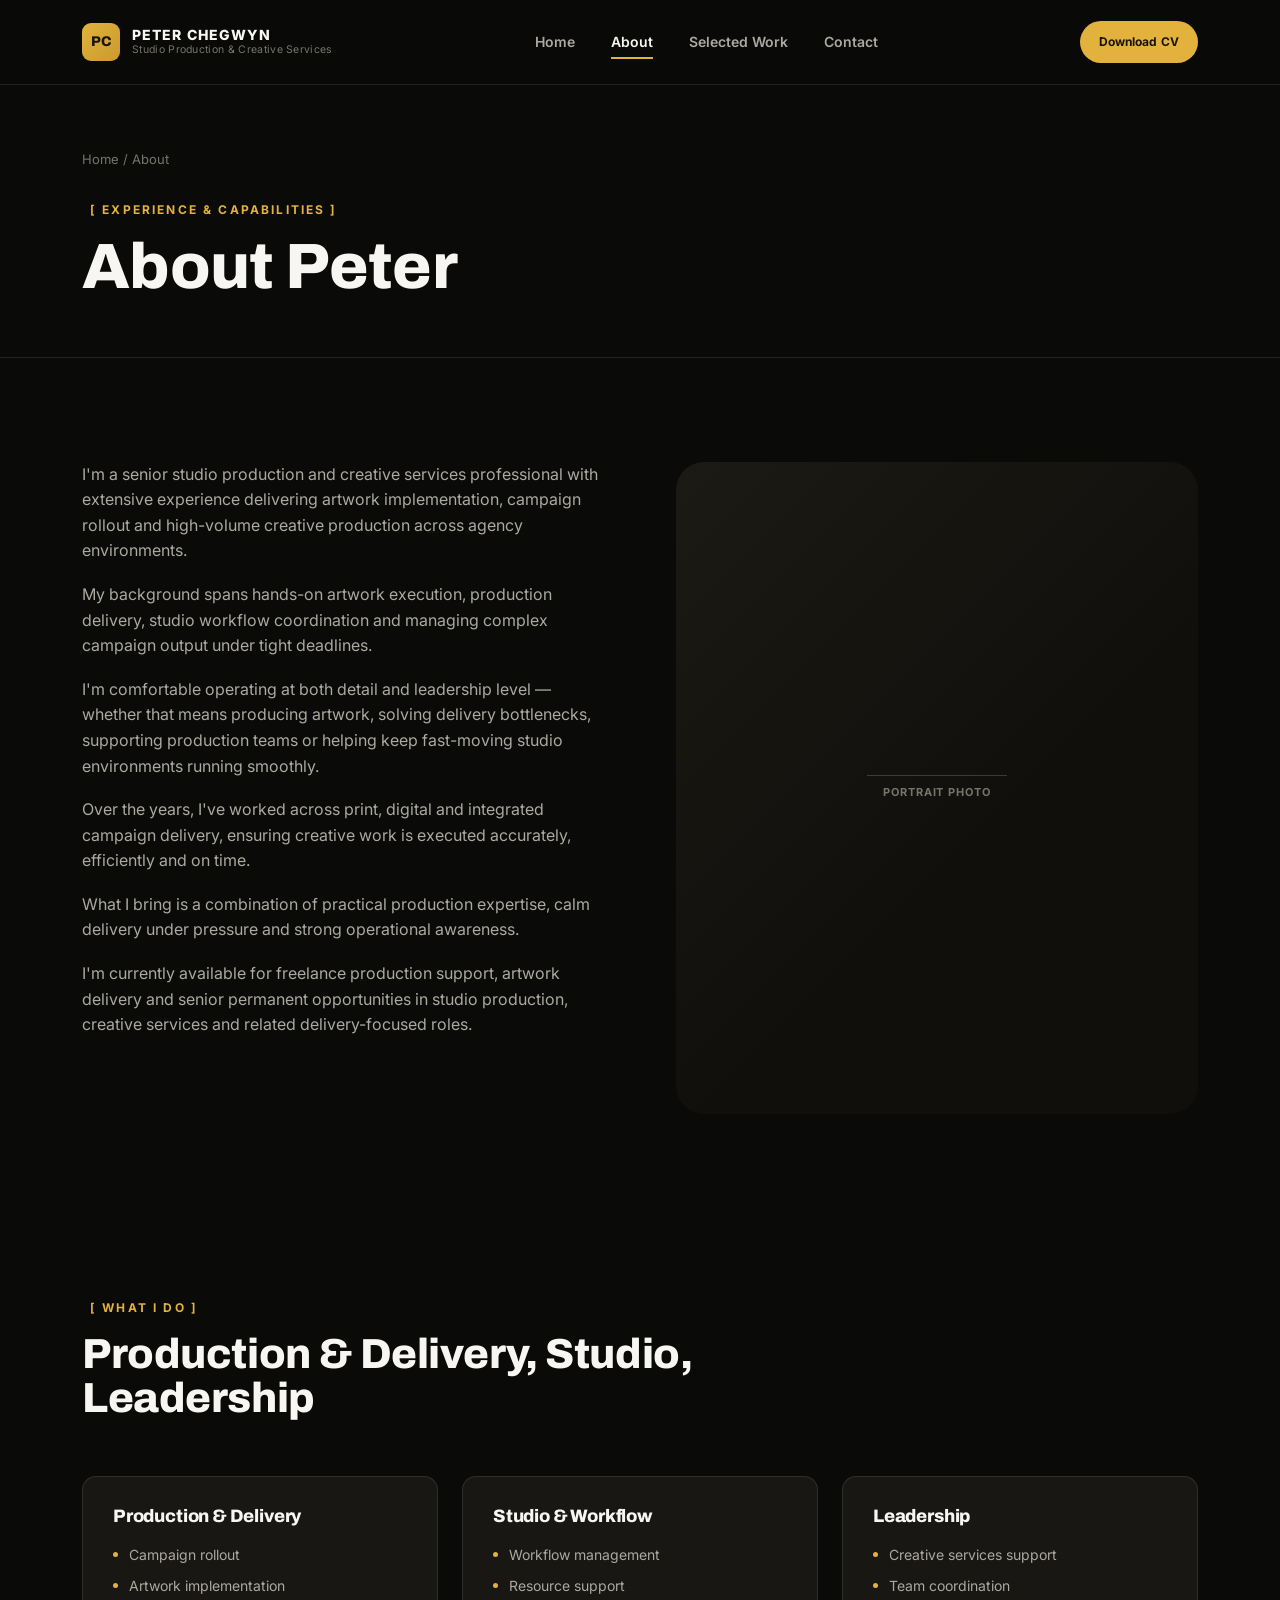
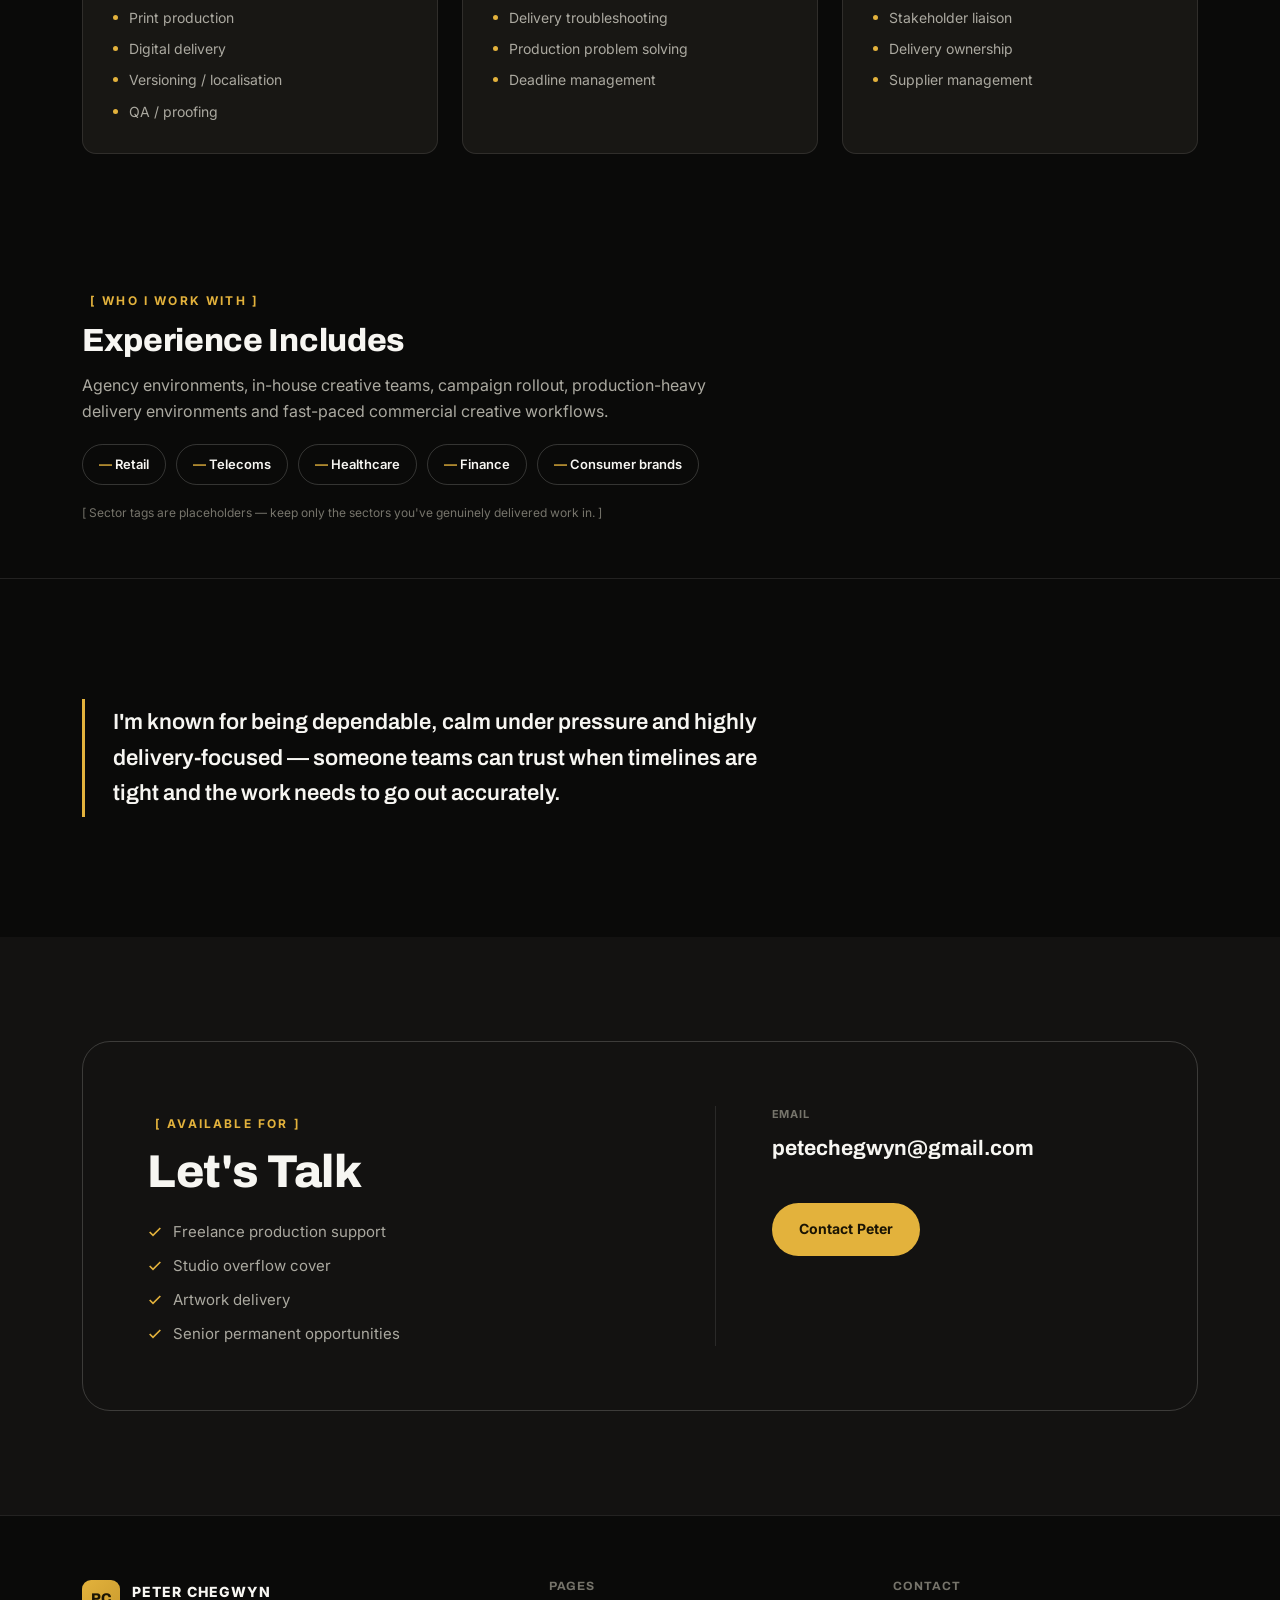
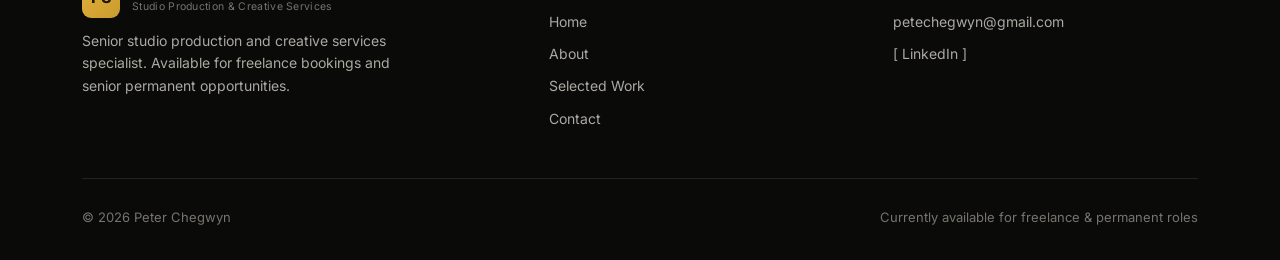
==== about.html @ 76774346 "Add files via upload" ====
<!DOCTYPE html>
<html lang="en">
<head>
<meta charset="UTF-8">
<meta name="viewport" content="width=device-width, initial-scale=1.0">
<title>About Peter — Peter Chegwyn, Studio Production &amp; Creative Services</title>
<meta name="description" content="About Peter Chegwyn — senior studio production and creative services professional delivering artwork implementation, campaign rollout and high-volume creative production across agency environments.">
<link rel="preconnect" href="https://fonts.googleapis.com">
<link rel="preconnect" href="https://fonts.gstatic.com" crossorigin>
<link href="https://fonts.googleapis.com/css2?family=Archivo:wght@600;700;800&family=Inter:wght@400;500;600;700;800&display=swap" rel="stylesheet">
<link rel="stylesheet" href="styles.css">
</head>
<body>

<header class="site-header">
  <div class="wrap">
    <a href="index.html" class="logo">
      <span class="logo-mark">PC</span>
      <span class="logo-text">
        <span class="logo-name">Peter Chegwyn</span>
        <span class="logo-role">Studio Production &amp; Creative Services</span>
      </span>
    </a>
    <nav class="nav-links">
      <a href="index.html">Home</a>
      <a href="about.html" class="is-active">About</a>
      <a href="index.html#work">Selected Work</a>
      <a href="index.html#contact">Contact</a>
    </nav>
    <div class="header-actions">
      <a href="#" class="btn btn-gold btn-sm">Download CV</a>
      <button class="nav-toggle" aria-label="Open menu" id="navToggle">
        <svg width="18" height="18" viewBox="0 0 24 24" fill="none" stroke="currentColor" stroke-width="2"><line x1="3" y1="6" x2="21" y2="6"/><line x1="3" y1="12" x2="21" y2="12"/><line x1="3" y1="18" x2="21" y2="18"/></svg>
      </button>
    </div>
  </div>
</header>

<!-- ============ PAGE HEADER ============ -->
<section class="page-header">
  <div class="wrap">
    <p class="breadcrumb"><a href="index.html">Home</a> / About</p>
    <span class="eyebrow">[ Experience &amp; Capabilities ]</span>
    <h1>About Peter</h1>
  </div>
</section>

<!-- ============ INTRO ============ -->
<section>
  <div class="wrap">
    <div class="about-grid">
      <div class="about-copy">
        <p>I'm a senior studio production and creative services professional with extensive experience delivering artwork implementation, campaign rollout and high-volume creative production across agency environments.</p>
        <p>My background spans hands-on artwork execution, production delivery, studio workflow coordination and managing complex campaign output under tight deadlines.</p>
        <p>I'm comfortable operating at both detail and leadership level — whether that means producing artwork, solving delivery bottlenecks, supporting production teams or helping keep fast-moving studio environments running smoothly.</p>
        <p>Over the years, I've worked across print, digital and integrated campaign delivery, ensuring creative work is executed accurately, efficiently and on time.</p>
        <p>What I bring is a combination of practical production expertise, calm delivery under pressure and strong operational awareness.</p>
        <p>I'm currently available for freelance production support, artwork delivery and senior permanent opportunities in studio production, creative services and related delivery-focused roles.</p>
      </div>
      <div class="about-portrait placeholder">
        <span>Portrait photo</span>
      </div>
    </div>
  </div>
</section>

<!-- ============ WHAT I DO ============ -->
<section class="section-tight">
  <div class="wrap">
    <div class="section-head">
      <span class="eyebrow">[ What I Do ]</span>
      <h2>Production &amp; Delivery, Studio, Leadership</h2>
    </div>
    <div class="do-grid">
      <div class="do-card">
        <h3>Production &amp; Delivery</h3>
        <ul>
          <li>Campaign rollout</li>
          <li>Artwork implementation</li>
          <li>Print production</li>
          <li>Digital delivery</li>
          <li>Versioning / localisation</li>
          <li>QA / proofing</li>
        </ul>
      </div>
      <div class="do-card">
        <h3>Studio &amp; Workflow</h3>
        <ul>
          <li>Workflow management</li>
          <li>Resource support</li>
          <li>Delivery troubleshooting</li>
          <li>Production problem solving</li>
          <li>Deadline management</li>
        </ul>
      </div>
      <div class="do-card">
        <h3>Leadership</h3>
        <ul>
          <li>Creative services support</li>
          <li>Team coordination</li>
          <li>Stakeholder liaison</li>
          <li>Delivery ownership</li>
          <li>Supplier management</li>
        </ul>
      </div>
    </div>
  </div>
</section>

<!-- ============ WHO I WORK WITH ============ -->
<section class="trust">
  <div class="wrap">
    <span class="eyebrow">[ Who I Work With ]</span>
    <h2 style="margin-top:14px; font-size:clamp(24px,3vw,32px); font-weight:800;">Experience Includes</h2>
    <p style="margin-top:16px; color:var(--gray); max-width:640px;">Agency environments, in-house creative teams, campaign rollout, production-heavy delivery environments and fast-paced commercial creative workflows.</p>
    <div class="sector-tags">
      <span class="chip">Retail</span>
      <span class="chip">Telecoms</span>
      <span class="chip">Healthcare</span>
      <span class="chip">Finance</span>
      <span class="chip">Consumer brands</span>
    </div>
    <p class="trust-note" style="margin-top:18px;">[ Sector tags are placeholders — keep only the sectors you've genuinely delivered work in. ]</p>
  </div>
</section>

<!-- ============ PERSONAL CREDIBILITY ============ -->
<section class="section-tight">
  <div class="wrap">
    <p class="pullquote">I'm known for being dependable, calm under pressure and highly delivery-focused — someone teams can trust when timelines are tight and the work needs to go out accurately.</p>
  </div>
</section>

<!-- ============ AVAILABILITY CTA ============ -->
<section class="cta" id="contact">
  <div class="wrap">
    <div class="cta-card">
      <div>
        <span class="eyebrow">[ Available For ]</span>
        <h2 style="margin-top:14px;">Let's Talk</h2>
        <ul class="avail-list">
          <li><svg viewBox="0 0 24 24" fill="none" stroke="currentColor" stroke-width="2.5"><polyline points="20 6 9 17 4 12"/></svg>Freelance production support</li>
          <li><svg viewBox="0 0 24 24" fill="none" stroke="currentColor" stroke-width="2.5"><polyline points="20 6 9 17 4 12"/></svg>Studio overflow cover</li>
          <li><svg viewBox="0 0 24 24" fill="none" stroke="currentColor" stroke-width="2.5"><polyline points="20 6 9 17 4 12"/></svg>Artwork delivery</li>
          <li><svg viewBox="0 0 24 24" fill="none" stroke="currentColor" stroke-width="2.5"><polyline points="20 6 9 17 4 12"/></svg>Senior permanent opportunities</li>
        </ul>
      </div>
      <div class="cta-contact">
        <p class="cta-contact-label">Email</p>
        <p class="cta-contact-value"><a href="mailto:petechegwyn@gmail.com">petechegwyn@gmail.com</a></p>
        <a href="mailto:petechegwyn@gmail.com" class="btn btn-gold" style="margin-top:8px;">Contact Peter</a>
      </div>
    </div>
  </div>
</section>

<footer class="site-footer">
  <div class="wrap">
    <div class="footer-top">
      <div class="footer-about">
        <div class="logo">
          <span class="logo-mark">PC</span>
          <span class="logo-text">
            <span class="logo-name">Peter Chegwyn</span>
            <span class="logo-role">Studio Production &amp; Creative Services</span>
          </span>
        </div>
        <p>Senior studio production and creative services specialist. Available for freelance bookings and senior permanent opportunities.</p>
      </div>
      <div>
        <h4>Pages</h4>
        <div class="footer-links">
          <a href="index.html">Home</a>
          <a href="about.html">About</a>
          <a href="index.html#work">Selected Work</a>
          <a href="index.html#contact">Contact</a>
        </div>
      </div>
      <div>
        <h4>Contact</h4>
        <div class="footer-links">
          <a href="mailto:petechegwyn@gmail.com">petechegwyn@gmail.com</a>
          <a href="#">[ LinkedIn ]</a>
        </div>
      </div>
    </div>
    <div class="footer-bottom">
      <span>© 2026 Peter Chegwyn</span>
      <span>Currently available for freelance &amp; permanent roles</span>
    </div>
  </div>
</footer>

<script src="script.js"></script>
</body>
</html>
---- styles.css ----
/* ============================================================
   Peter Chegwyn — Studio Production & Creative Services
   Design system ported from the reference template:
   black ground, single gold accent, bracketed eyebrows,
   bold condensed display type, hairline dividers.
   ============================================================ */

:root{
  --black:        #0a0a09;
  --black-soft:   #131211;
  --card:         #181714;
  --line:         rgba(247,246,242,0.10);
  --line-strong:  rgba(247,246,242,0.18);

  --gold:         #E3B23C;
  --gold-deep:    #C99A2E;
  --gold-ink:     #1a1404; /* text-on-gold */

  --white:        #F7F6F2;
  --gray:         #ABA9A0;
  --gray-soft:    #76746B;

  --cream:        #F4F1EA;
  --ink:          #15140F;

  --radius-sm: 6px;
  --radius-md: 14px;
  --radius-lg: 28px;

  --wrap: 1180px;

  --font-display: 'Archivo', 'Inter', sans-serif;
  --font-body: 'Inter', sans-serif;
}

*,*::before,*::after{ box-sizing:border-box; }
html{ scroll-behavior:smooth; }
body{
  margin:0;
  background:var(--black);
  color:var(--white);
  font-family:var(--font-body);
  font-size:16px;
  line-height:1.6;
  -webkit-font-smoothing:antialiased;
}
img{ max-width:100%; display:block; }
a{ color:inherit; text-decoration:none; }
ul{ list-style:none; margin:0; padding:0; }
h1,h2,h3,h4{ font-family:var(--font-display); margin:0; line-height:1.05; letter-spacing:-0.01em; }
p{ margin:0; }

.wrap{
  max-width:var(--wrap);
  margin:0 auto;
  padding:0 32px;
}

::selection{ background:var(--gold); color:var(--gold-ink); }

/* focus visibility */
a:focus-visible, button:focus-visible{
  outline:2px solid var(--gold);
  outline-offset:3px;
  border-radius:4px;
}

/* ---------- Eyebrow / bracket label ---------- */
.eyebrow{
  display:inline-flex;
  align-items:center;
  gap:8px;
  font-family:var(--font-body);
  font-size:12px;
  font-weight:700;
  letter-spacing:0.18em;
  text-transform:uppercase;
  color:var(--gold);
}
.eyebrow--ink{ color:var(--gold-deep); }
.eyebrow::before, .eyebrow::after{ content:""; }

/* ---------- Buttons ---------- */
.btn{
  display:inline-flex;
  align-items:center;
  justify-content:center;
  gap:8px;
  font-family:var(--font-body);
  font-weight:700;
  font-size:14px;
  letter-spacing:0.01em;
  padding:14px 26px;
  border-radius:999px;
  border:1px solid transparent;
  cursor:pointer;
  transition:transform .15s ease, background .15s ease, border-color .15s ease, color .15s ease;
  white-space:nowrap;
}
.btn:hover{ transform:translateY(-1px); }
.btn-gold{
  background:var(--gold);
  color:var(--gold-ink);
}
.btn-gold:hover{ background:var(--white); }
.btn-outline{
  background:transparent;
  color:var(--white);
  border-color:var(--line-strong);
}
.btn-outline:hover{ border-color:var(--gold); color:var(--gold); }
.btn-text{
  background:transparent;
  color:var(--white);
  padding:14px 6px;
  border-bottom:1px solid var(--line-strong);
  border-radius:0;
}
.btn-text:hover{ color:var(--gold); border-color:var(--gold); }
.btn-sm{ padding:10px 18px; font-size:12px; }

/* ---------- Header ---------- */
.site-header{
  position:sticky;
  top:0;
  z-index:50;
  background:rgba(10,10,9,0.92);
  backdrop-filter:blur(8px);
  border-bottom:1px solid var(--line);
}
.site-header .wrap{
  display:flex;
  align-items:center;
  justify-content:space-between;
  height:84px;
}
.logo{
  display:flex;
  align-items:center;
  gap:12px;
}
.logo-mark{
  width:38px; height:38px;
  border-radius:9px;
  background:linear-gradient(135deg,var(--gold),var(--gold-deep));
  display:flex; align-items:center; justify-content:center;
  font-family:var(--font-display);
  font-weight:800;
  font-size:14px;
  color:var(--gold-ink);
  flex-shrink:0;
}
.logo-text{ display:flex; flex-direction:column; line-height:1.2; }
.logo-name{
  font-size:14px;
  font-weight:800;
  letter-spacing:0.08em;
  text-transform:uppercase;
}
.logo-role{
  font-size:10.5px;
  color:var(--gray-soft);
  letter-spacing:0.03em;
}

.nav-links{
  display:flex;
  align-items:center;
  gap:36px;
}
.nav-links a{
  font-size:14px;
  font-weight:600;
  color:var(--gray);
  position:relative;
  padding:6px 0;
  transition:color .15s ease;
}
.nav-links a:hover, .nav-links a.is-active{ color:var(--white); }
.nav-links a.is-active::after{
  content:"";
  position:absolute;
  left:0; right:0; bottom:0;
  height:2px;
  background:var(--gold);
}

.header-actions{ display:flex; align-items:center; gap:18px; }

.nav-toggle{
  display:none;
  width:38px; height:38px;
  border-radius:8px;
  border:1px solid var(--line-strong);
  background:transparent;
  color:var(--white);
  align-items:center;
  justify-content:center;
}

/* ---------- Section spacing ---------- */
section{ padding:104px 0; }
.section-tight{ padding:72px 0; }

.section-head{
  max-width:680px;
  margin-bottom:56px;
}
.section-head h2{
  font-size:clamp(28px,3.6vw,42px);
  font-weight:800;
  margin-top:14px;
  color:var(--white);
}
.section-head--ink h2{ color:var(--ink); }
.section-head p{
  margin-top:16px;
  color:var(--gray);
  font-size:16px;
  max-width:540px;
}
.section-head--ink p{ color:rgba(21,20,15,0.68); }

/* ============================================================
   HERO
   ============================================================ */
.hero{
  padding:68px 0 0;
  position:relative;
}
.hero-top{
  display:grid;
  grid-template-columns:1fr 220px;
  gap:48px;
  align-items:start;
}
.hero-name{
  font-size:clamp(46px,7vw,84px);
  font-weight:800;
  color:var(--white);
}
.hero-role{
  margin-top:14px;
  font-size:clamp(19px,2.4vw,26px);
  font-weight:700;
  color:var(--gold);
  letter-spacing:-0.01em;
}
.hero-sub{
  margin-top:22px;
  max-width:560px;
  font-size:17px;
  color:var(--gray);
}
.hero-ctas{
  margin-top:36px;
  display:flex;
  flex-wrap:wrap;
  align-items:center;
  gap:14px;
}

.hero-peek{
  border:1px solid var(--line);
  border-radius:var(--radius-md);
  padding:14px;
  background:var(--card);
}
.hero-peek-label{
  font-size:11px;
  font-weight:700;
  letter-spacing:0.08em;
  text-transform:uppercase;
  color:var(--gray-soft);
  margin-bottom:10px;
  display:block;
}
.hero-peek-thumbs{
  display:flex;
  gap:8px;
}
.peek-thumb{
  flex:1;
  aspect-ratio:1/1;
  border-radius:8px;
  overflow:hidden;
}

.avail-strip{
  margin-top:44px;
  display:flex;
  align-items:center;
  gap:12px;
  padding:16px 0;
  border-top:1px solid var(--line);
  border-bottom:1px solid var(--line);
  font-size:14px;
  font-weight:600;
  color:var(--white);
}
.avail-dot{
  width:9px; height:9px;
  border-radius:50%;
  background:#5FD37B;
  box-shadow:0 0 0 4px rgba(95,211,123,0.18);
  flex-shrink:0;
}

.hero-image{
  margin-top:0;
  width:100%;
  aspect-ratio:16/7;
  border-radius:0;
}

/* generic placeholder fill */
.placeholder{
  position:relative;
  background:
    linear-gradient(135deg, #1c1a14 0%, #100f0c 60%),
    repeating-linear-gradient(45deg, rgba(227,178,60,0.05) 0 2px, transparent 2px 14px);
  display:flex;
  align-items:center;
  justify-content:center;
  color:var(--gray-soft);
  text-align:center;
}
.placeholder span{
  font-size:11px;
  font-weight:700;
  letter-spacing:0.08em;
  text-transform:uppercase;
  padding:0 16px;
  border-top:1px solid var(--line-strong);
  padding-top:8px;
}
.placeholder.light{
  background:
    linear-gradient(135deg, #ECE7D8 0%, #DFD9C6 100%);
  color:rgba(21,20,15,0.45);
}
.placeholder.light span{ border-top-color:rgba(21,20,15,0.25); }

/* ============================================================
   TRUST STRIP
   ============================================================ */
.trust{
  padding:56px 0;
  border-bottom:1px solid var(--line);
}
.trust-label{
  font-size:12px;
  font-weight:700;
  letter-spacing:0.1em;
  text-transform:uppercase;
  color:var(--gray-soft);
  margin-bottom:26px;
}
.trust-row{
  display:flex;
  flex-wrap:wrap;
  align-items:center;
  gap:0;
}
.trust-row span{
  font-family:var(--font-display);
  font-weight:700;
  font-size:18px;
  letter-spacing:0.02em;
  color:var(--gray);
  padding:0 28px;
  border-right:1px solid var(--line);
}
.trust-row span:first-child{ padding-left:0; }
.trust-row span:last-child{ border-right:none; }
.trust-note{
  margin-top:18px;
  font-size:12px;
  color:var(--gray-soft);
}

/* ============================================================
   ABOUT SNAPSHOT
   ============================================================ */
.about-grid{
  display:grid;
  grid-template-columns:1fr 1fr;
  gap:72px;
  align-items:start;
}
.about-copy p{
  color:var(--gray);
  font-size:16px;
  margin-bottom:18px;
}
.about-copy p:last-child{ margin-bottom:0; }
.about-copy h2{
  font-size:clamp(26px,3.2vw,36px);
  font-weight:800;
  color:var(--white);
  margin:14px 0 24px;
}

.chip-row{
  margin-top:32px;
  display:flex;
  flex-wrap:wrap;
  gap:10px;
}
.chip{
  font-size:13px;
  font-weight:600;
  color:var(--white);
  border:1px solid var(--line-strong);
  border-radius:999px;
  padding:9px 16px;
}
.chip::before{ content:"— "; color:var(--gold); }

.about-portrait{
  border-radius:var(--radius-lg);
  aspect-ratio:4/5;
  overflow:hidden;
}

/* ============================================================
   CAPABILITIES (gold band)
   ============================================================ */
.capabilities{
  background:var(--gold);
  color:var(--ink);
}
.capabilities .eyebrow{ color:var(--gold-ink); }
.cap-list{
  display:grid;
  gap:0;
}
.cap-row{
  display:grid;
  grid-template-columns:64px 1fr 1fr;
  gap:28px;
  padding:34px 0;
  border-top:1px solid rgba(21,20,15,0.16);
}
.cap-row:last-child{ border-bottom:1px solid rgba(21,20,15,0.16); }
.cap-num{
  font-family:var(--font-display);
  font-weight:800;
  font-size:14px;
  color:rgba(21,20,15,0.45);
  padding-top:4px;
}
.cap-title{
  font-family:var(--font-display);
  font-weight:800;
  font-size:21px;
  color:var(--ink);
}
.cap-cols{
  display:grid;
  grid-template-columns:1fr 1fr;
  gap:8px 28px;
}
.cap-cols li{
  font-size:14.5px;
  font-weight:500;
  color:rgba(21,20,15,0.78);
  padding:5px 0;
  position:relative;
  padding-left:16px;
}
.cap-cols li::before{
  content:"";
  position:absolute;
  left:0; top:13px;
  width:5px; height:5px;
  border-radius:50%;
  background:rgba(21,20,15,0.45);
}

/* ============================================================
   WORK GRID
   ============================================================ */
.work-grid{
  display:grid;
  grid-template-columns:repeat(3,1fr);
  gap:28px;
}
.work-card{
  border:1px solid var(--line);
  border-radius:var(--radius-md);
  overflow:hidden;
  background:var(--card);
}
.work-thumb{ aspect-ratio:4/3; }
.work-body{ padding:22px; }
.work-tags{
  font-size:11px;
  font-weight:700;
  letter-spacing:0.06em;
  text-transform:uppercase;
  color:var(--gray-soft);
  margin-bottom:10px;
}
.work-card h3{
  font-size:18px;
  font-weight:700;
  color:var(--white);
  margin-bottom:18px;
}
.work-link{
  display:inline-flex;
  align-items:center;
  gap:6px;
  font-size:13px;
  font-weight:700;
  color:var(--gold);
}
.work-link svg{ width:14px; height:14px; }

/* ============================================================
   TESTIMONIALS (cream)
   ============================================================ */
.testimonials{ background:var(--cream); color:var(--ink); }
.testimonials .eyebrow{ color:var(--gold-deep); }
.testi-grid{
  display:grid;
  grid-template-columns:1fr 1fr;
  gap:24px;
}
.testi-card{
  background:#fff;
  border:1px solid rgba(21,20,15,0.08);
  border-radius:var(--radius-md);
  padding:30px;
}
.testi-quote{
  font-family:var(--font-display);
  font-size:18px;
  font-weight:600;
  line-height:1.45;
  color:rgba(21,20,15,0.55);
  font-style:italic;
}
.testi-who{
  margin-top:20px;
  font-size:13px;
  font-weight:700;
  color:rgba(21,20,15,0.4);
  letter-spacing:0.02em;
}

/* ============================================================
   CONTACT CTA
   ============================================================ */
.cta{
  background:var(--black-soft);
}
.cta-card{
  border:1px solid var(--line-strong);
  border-radius:var(--radius-lg);
  padding:64px;
  display:grid;
  grid-template-columns:1.1fr 0.9fr;
  gap:56px;
}
.cta-card h2{
  font-size:clamp(30px,4vw,46px);
  font-weight:800;
}
.avail-list{
  margin-top:24px;
  display:grid;
  gap:10px;
}
.avail-list li{
  display:flex;
  align-items:center;
  gap:10px;
  font-size:15px;
  color:var(--gray);
}
.avail-list svg{ width:16px; height:16px; color:var(--gold); flex-shrink:0; }

.cta-contact{ border-left:1px solid var(--line); padding-left:56px; }
.cta-contact-label{
  font-size:11px;
  font-weight:700;
  letter-spacing:0.08em;
  text-transform:uppercase;
  color:var(--gray-soft);
  margin-bottom:8px;
}
.cta-contact-value{
  font-family:var(--font-display);
  font-size:21px;
  font-weight:700;
  color:var(--white);
  margin-bottom:30px;
  word-break:break-word;
}
.cta-contact-value a:hover{ color:var(--gold); }
.cta-contact-value.placeholder-text{
  color:var(--gray-soft);
  font-family:var(--font-body);
  font-size:14px;
  font-weight:500;
  font-style:italic;
}

/* ============================================================
   FOOTER
   ============================================================ */
.site-footer{
  border-top:1px solid var(--line);
  padding:64px 0 32px;
}
.footer-top{
  display:grid;
  grid-template-columns:1.4fr 1fr 1fr;
  gap:40px;
  padding-bottom:48px;
}
.footer-top h4{
  font-size:12px;
  font-weight:700;
  letter-spacing:0.08em;
  text-transform:uppercase;
  color:var(--gray-soft);
  margin-bottom:18px;
}
.footer-links{ display:grid; gap:10px; }
.footer-links a{ font-size:14px; color:var(--gray); }
.footer-links a:hover{ color:var(--gold); }
.footer-about p{
  color:var(--gray);
  font-size:14px;
  max-width:340px;
  margin-top:12px;
}
.footer-bottom{
  display:flex;
  justify-content:space-between;
  align-items:center;
  padding-top:28px;
  border-top:1px solid var(--line);
  font-size:13px;
  color:var(--gray-soft);
}

/* ============================================================
   ABOUT PAGE — page header banner
   ============================================================ */
.page-header{
  padding:64px 0 56px;
  border-bottom:1px solid var(--line);
}
.breadcrumb{
  font-size:13px;
  color:var(--gray-soft);
  margin-bottom:22px;
}
.breadcrumb a:hover{ color:var(--gold); }
.page-header h1{
  font-size:clamp(40px,5.6vw,64px);
  font-weight:800;
  margin-top:14px;
}

.pullquote{
  border-left:3px solid var(--gold);
  padding:6px 0 6px 28px;
  font-family:var(--font-display);
  font-size:22px;
  font-weight:600;
  color:var(--white);
  margin:48px 0;
  max-width:680px;
}

.sector-tags{
  margin-top:20px;
  display:flex;
  flex-wrap:wrap;
  gap:10px;
}

/* What-I-do cards (about page variant of capabilities) */
.do-grid{
  display:grid;
  grid-template-columns:repeat(3,1fr);
  gap:24px;
}
.do-card{
  border:1px solid var(--line);
  border-radius:var(--radius-md);
  padding:30px;
  background:var(--card);
}
.do-card h3{
  font-family:var(--font-display);
  font-size:18px;
  font-weight:800;
  color:var(--white);
  margin-bottom:18px;
}
.do-card ul{ display:grid; gap:9px; }
.do-card li{
  font-size:14px;
  color:var(--gray);
  padding-left:16px;
  position:relative;
}
.do-card li::before{
  content:"";
  position:absolute;
  left:0; top:8px;
  width:5px; height:5px;
  border-radius:50%;
  background:var(--gold);
}

/* ============================================================
   RESPONSIVE
   ============================================================ */
@media (max-width: 980px){
  .wrap{ padding:0 24px; }
  section{ padding:72px 0; }
  .nav-links{ display:none; }
  .nav-toggle{ display:flex; }
  .hero-top{ grid-template-columns:1fr; }
  .hero-peek{ display:none; }
  .about-grid{ grid-template-columns:1fr; gap:40px; }
  .about-portrait{ order:-1; aspect-ratio:16/9; }
  .cap-row{ grid-template-columns:1fr; gap:12px; }
  .cap-cols{ grid-template-columns:1fr; }
  .work-grid{ grid-template-columns:1fr 1fr; }
  .testi-grid{ grid-template-columns:1fr; }
  .cta-card{ grid-template-columns:1fr; padding:36px; }
  .cta-contact{ border-left:none; padding-left:0; border-top:1px solid var(--line); padding-top:32px; }
  .footer-top{ grid-template-columns:1fr; gap:32px; }
  .do-grid{ grid-template-columns:1fr; }
}
@media (max-width: 620px){
  .work-grid{ grid-template-columns:1fr; }
  .hero-ctas{ flex-direction:column; align-items:stretch; }
  .footer-bottom{ flex-direction:column; gap:10px; align-items:flex-start; }
  .trust-row span{ padding:0 16px; font-size:15px; }
}
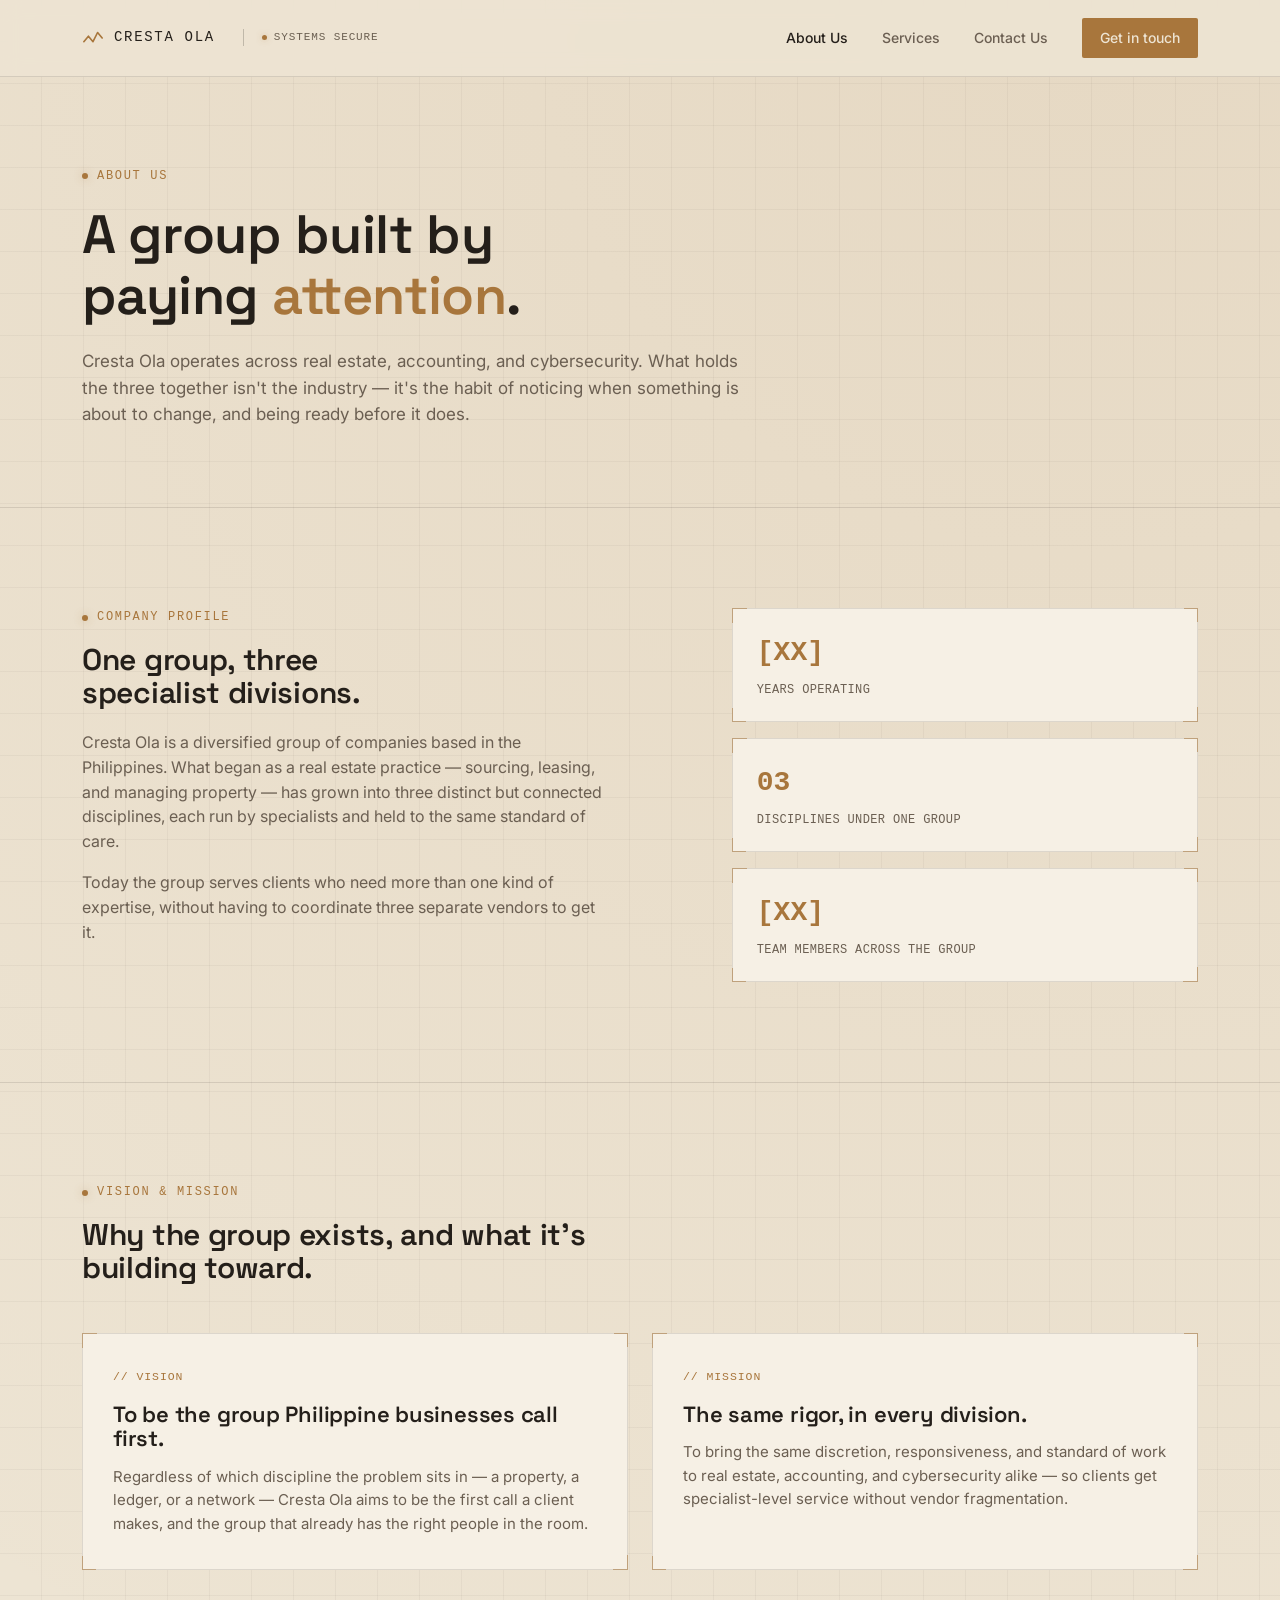
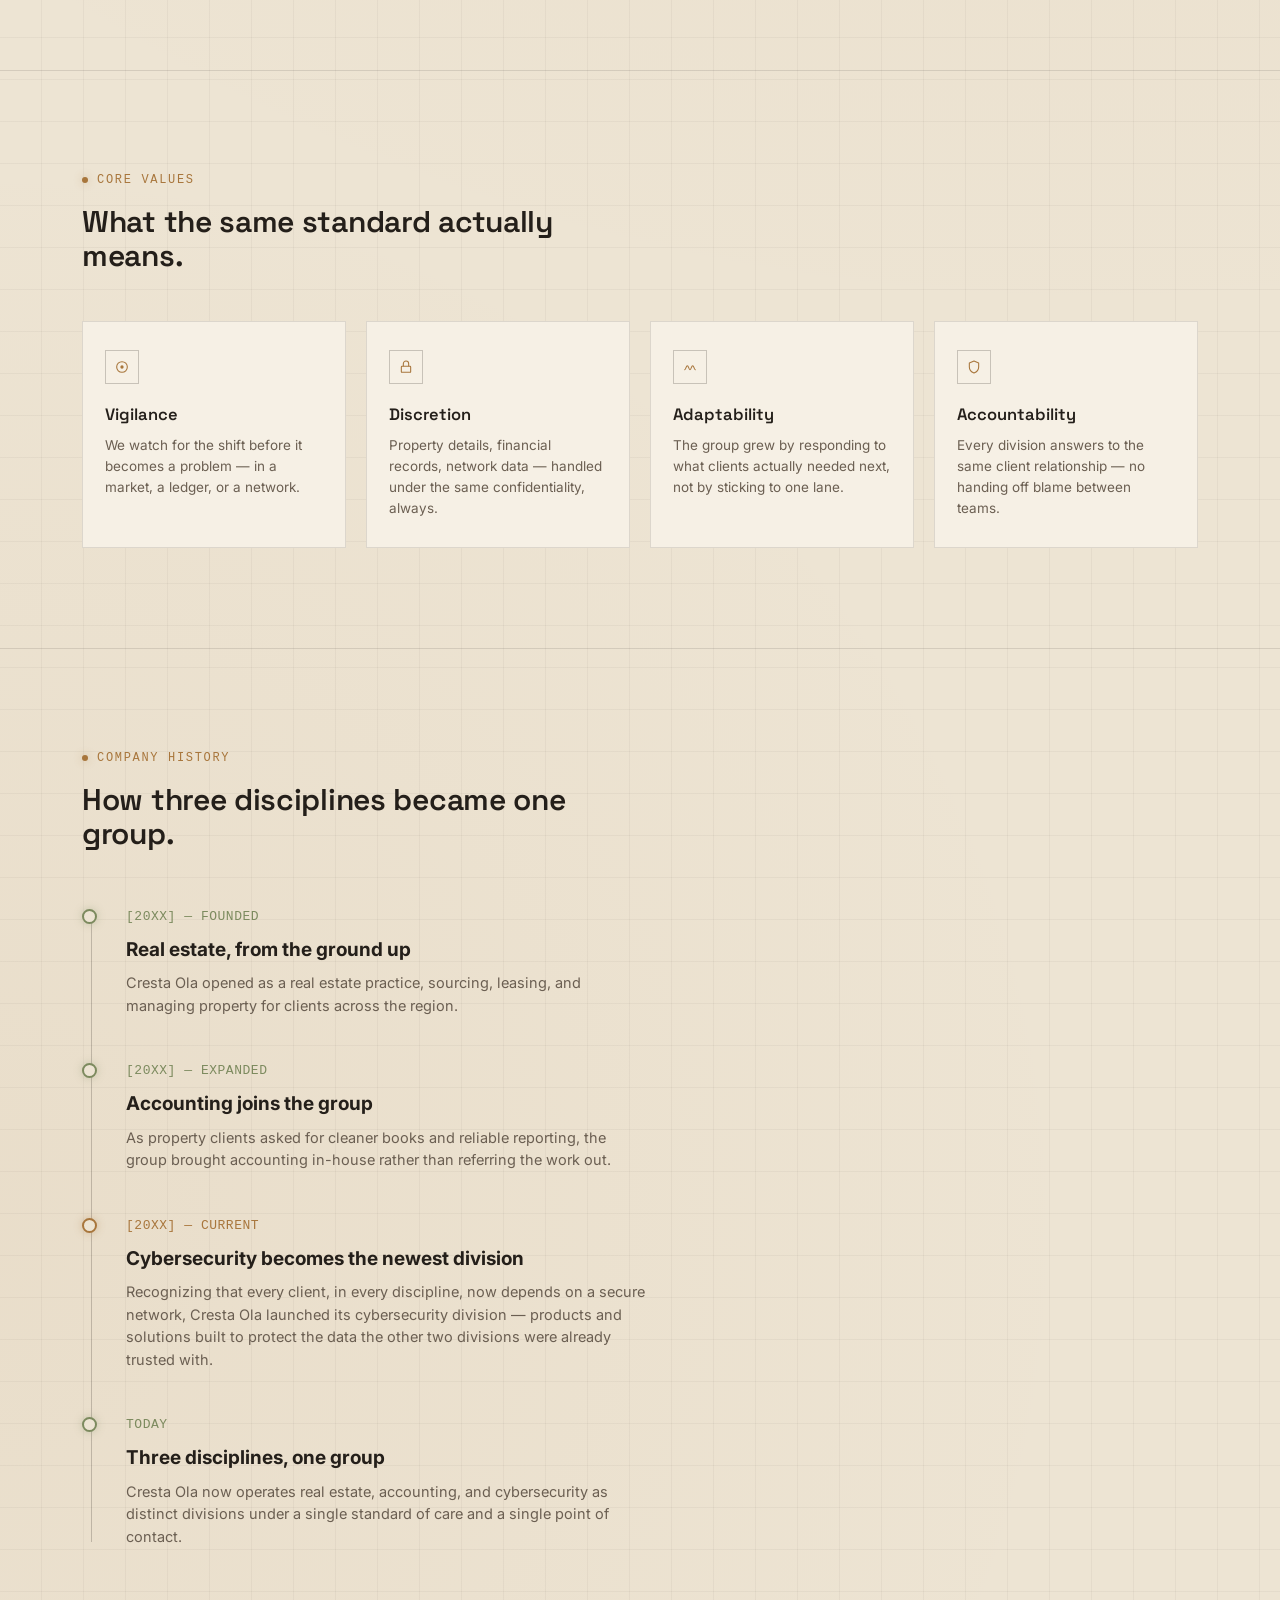
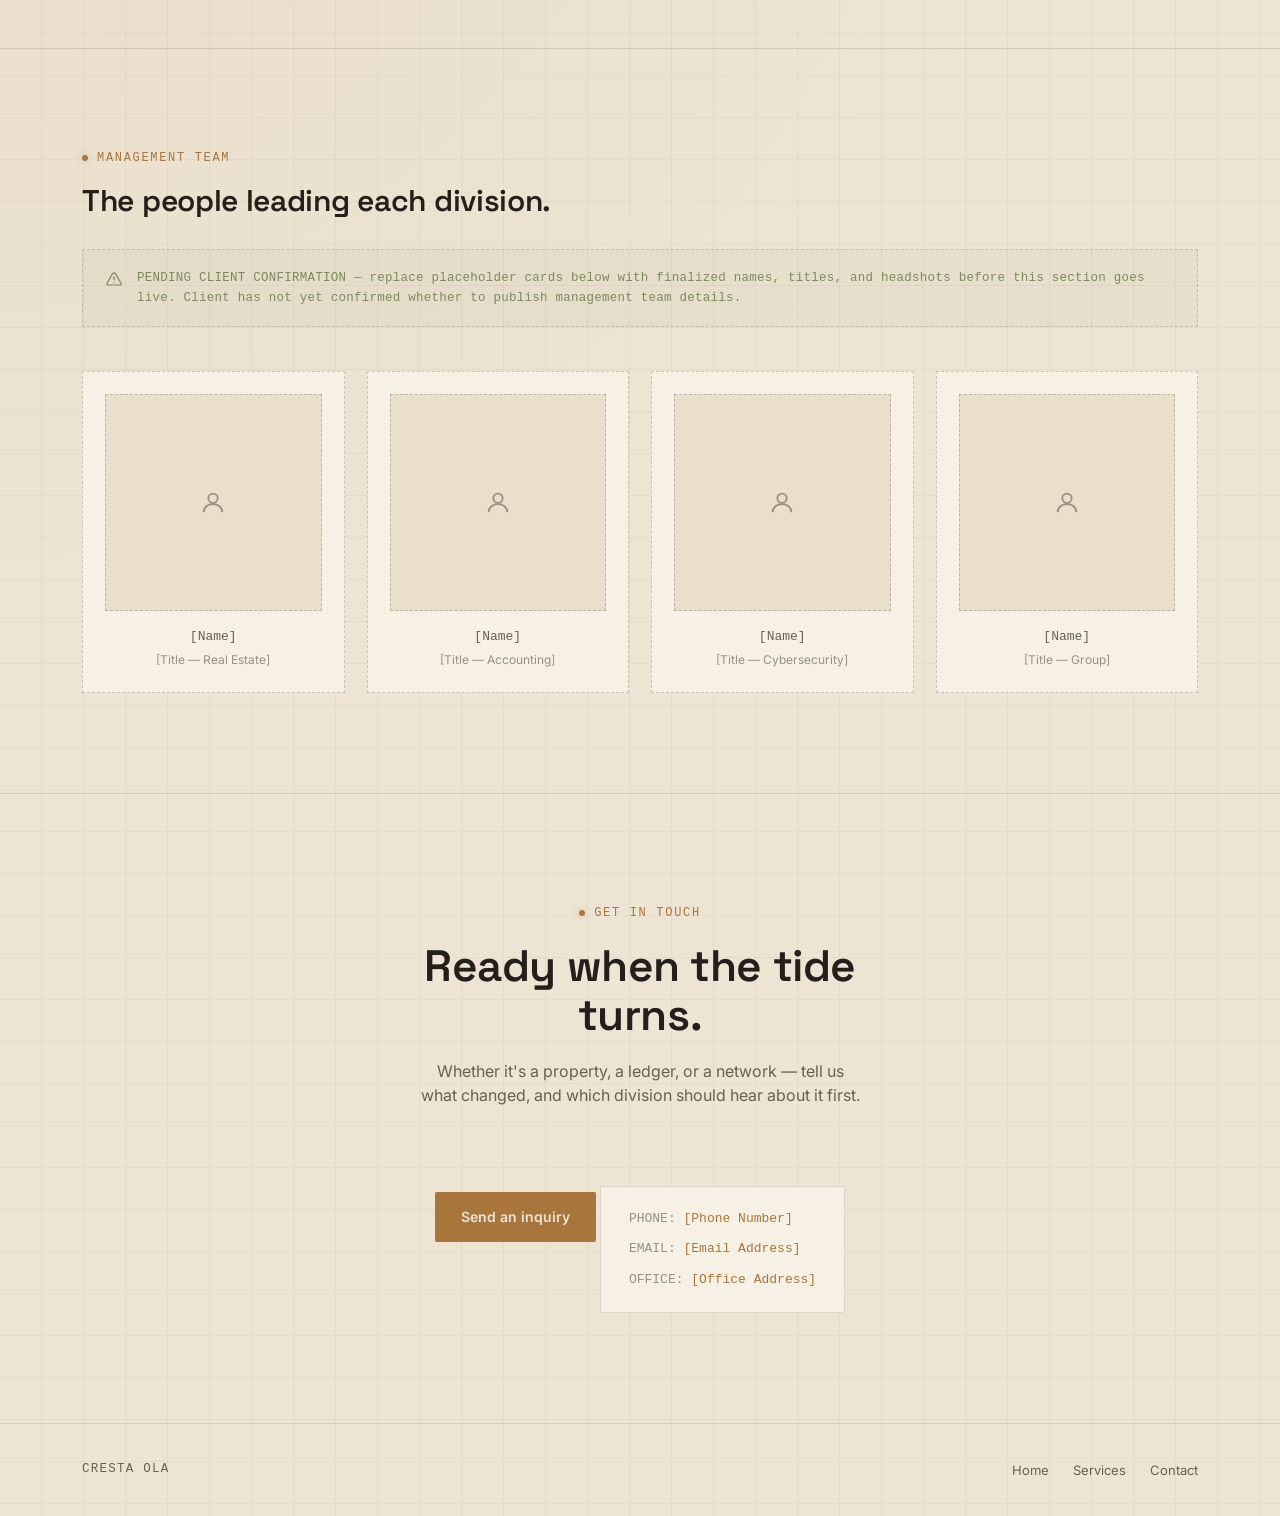
==== commit f1673137: "Rename cresta-ola-*.html to concise names Remove the 'cresta-ola-' prefix from three HTML files: cre" ====
--- a/about.html
+++ b/about.html
@@ -3,194 +3,404 @@
 <head>
 <meta charset="UTF-8">
 <meta name="viewport" content="width=device-width, initial-scale=1.0">
-<title>About Peter — Peter Chegwyn, Studio Production &amp; Creative Services</title>
-<meta name="description" content="About Peter Chegwyn — senior studio production and creative services professional delivering artwork implementation, campaign rollout and high-volume creative production across agency environments.">
+<title>Cresta Ola — About Us</title>
 <link rel="preconnect" href="https://fonts.googleapis.com">
 <link rel="preconnect" href="https://fonts.gstatic.com" crossorigin>
-<link href="https://fonts.googleapis.com/css2?family=Archivo:wght@600;700;800&family=Inter:wght@400;500;600;700;800&display=swap" rel="stylesheet">
-<link rel="stylesheet" href="styles.css">
+<link href="https://fonts.googleapis.com/css2?family=JetBrains+Mono:wght@400;500;600&family=Inter:wght@400;500;600;700&family=Space+Grotesk:wght@400;500;600;700&display=swap" rel="stylesheet">
+<style>
+  :root{
+    --bg:#EDE4D3;
+    --panel:#F6F0E5;
+    --panel-2:#E9DFCB;
+    --cyan:#A8763C;
+    --cyan-dim:rgba(168,118,60,0.14);
+    --cyan-glow:rgba(168,118,60,0.35);
+    --amber:#7C8A5E;
+    --amber-glow:rgba(124,138,94,0.35);
+    --text:#241F1A;
+    --text-dim:#6B5F52;
+    --text-faint:#9C9080;
+    --line:rgba(36,31,26,0.12);
+    --line-strong:rgba(36,31,26,0.22);
+  }
+
+  *{box-sizing:border-box;margin:0;padding:0;}
+  html{scroll-behavior:smooth;}
+
+  body{
+    font-family:'Inter',sans-serif;
+    background:var(--bg);
+    color:var(--text);
+    line-height:1.55;
+    -webkit-font-smoothing:antialiased;
+    background-image:
+      radial-gradient(circle at 85% 0%, rgba(168,118,60,0.10), transparent 40%),
+      radial-gradient(circle at 0% 60%, rgba(168,118,60,0.06), transparent 35%),
+      linear-gradient(rgba(36,31,26,0.045) 1px, transparent 1px),
+      linear-gradient(90deg, rgba(36,31,26,0.045) 1px, transparent 1px);
+    background-size:auto, auto, 42px 42px, 42px 42px;
+    background-position:0 0, 0 0, -1px -1px, -1px -1px;
+  }
+
+  a{color:inherit;text-decoration:none;}
+  .wrap{max-width:1180px;margin:0 auto;padding:0 32px;}
+
+  .eyebrow{
+    font-family:'JetBrains Mono',monospace;font-size:12px;letter-spacing:0.14em;
+    text-transform:uppercase;font-weight:500;color:var(--cyan);
+    display:flex;align-items:center;gap:9px;
+  }
+  .eyebrow .dot{
+    width:6px;height:6px;border-radius:50%;background:var(--cyan);
+    box-shadow:0 0 8px var(--cyan-glow);animation:pulse 2s ease-in-out infinite;flex-shrink:0;
+  }
+  @keyframes pulse{0%,100%{opacity:1;}50%{opacity:0.35;}}
+
+  h1,h2,h3{font-family:'Space Grotesk',sans-serif;font-weight:600;line-height:1.12;letter-spacing:-0.01em;}
+  .accent{color:var(--cyan);}
+
+  .hud{position:relative;}
+  .hud::before,.hud::after,.hud .c1,.hud .c2{
+    content:'';position:absolute;width:14px;height:14px;border-color:var(--cyan);border-style:solid;opacity:0.55;
+  }
+  .hud::before{top:-1px;left:-1px;border-width:1.5px 0 0 1.5px;}
+  .hud::after{bottom:-1px;right:-1px;border-width:0 1.5px 1.5px 0;}
+  .hud .c1{top:-1px;right:-1px;border-width:1.5px 1.5px 0 0;}
+  .hud .c2{bottom:-1px;left:-1px;border-width:0 0 1.5px 1.5px;}
+
+  /* NAV */
+  header{
+    position:sticky;top:0;z-index:50;background:rgba(237,228,211,0.88);
+    backdrop-filter:blur(10px);border-bottom:1px solid var(--line);
+  }
+  nav{display:flex;align-items:center;justify-content:space-between;padding:18px 32px;max-width:1180px;margin:0 auto;}
+  .logo{display:flex;align-items:center;gap:10px;font-family:'JetBrains Mono',monospace;font-size:14px;letter-spacing:0.12em;text-transform:uppercase;font-weight:500;color:var(--text);}
+  .logo svg{width:22px;height:22px;flex-shrink:0;}
+  .status-chip{display:flex;align-items:center;gap:7px;font-family:'JetBrains Mono',monospace;font-size:11px;letter-spacing:0.08em;color:var(--text-dim);margin-left:18px;padding-left:18px;border-left:1px solid var(--line-strong);}
+  .status-chip .dot{width:5px;height:5px;border-radius:50%;background:var(--cyan);box-shadow:0 0 6px var(--cyan-glow);animation:pulse 2s ease-in-out infinite;}
+  .nav-links{display:flex;gap:34px;align-items:center;}
+  .nav-links a{color:var(--text-dim);font-size:14px;font-weight:500;transition:color .2s ease;}
+  .nav-links a:hover{color:var(--text);}
+  .nav-links a.current{color:var(--text);}
+  .nav-cta{background:var(--cyan);color:var(--bg)!important;padding:9px 18px;border-radius:2px;font-size:13px;font-weight:600;transition:box-shadow .2s ease;}
+  .nav-cta:hover{box-shadow:0 0 18px var(--cyan-glow);}
+  .menu-toggle{display:none;background:none;border:none;color:var(--text);font-size:22px;cursor:pointer;}
+
+  /* PAGE HERO */
+  .page-hero{padding:90px 0 80px;border-bottom:1px solid var(--line);}
+  .page-hero h1{font-size:clamp(34px,5vw,54px);max-width:16ch;margin:20px 0 22px;}
+  .page-hero p{font-size:17px;color:var(--text-dim);max-width:60ch;}
+
+  /* PROFILE */
+  .profile{padding:100px 0;border-bottom:1px solid var(--line);}
+  .profile .wrap{display:grid;grid-template-columns:1.1fr 0.9fr;gap:80px;align-items:start;}
+  .profile h2{font-size:30px;margin:16px 0 20px;max-width:16ch;}
+  .profile p{color:var(--text-dim);font-size:16px;margin-bottom:16px;max-width:52ch;}
+  .stats{display:flex;flex-direction:column;gap:16px;}
+  .stat{position:relative;padding:22px 24px;background:var(--panel);border:1px solid var(--line);}
+  .stat .num{font-family:'JetBrains Mono',monospace;font-size:28px;color:var(--cyan);font-weight:600;}
+  .stat .label{font-size:12px;color:var(--text-dim);margin-top:6px;font-family:'JetBrains Mono',monospace;letter-spacing:0.03em;}
+
+  /* VISION / MISSION */
+  .vm{padding:100px 0;border-bottom:1px solid var(--line);}
+  .vm-head{max-width:56ch;margin-bottom:48px;}
+  .vm-head h2{font-size:30px;margin-top:16px;}
+  .vm-grid{display:grid;grid-template-columns:1fr 1fr;gap:24px;}
+  .vm-card{position:relative;background:var(--panel);border:1px solid var(--line);padding:34px 30px;}
+  .vm-card .tag{font-family:'JetBrains Mono',monospace;font-size:11.5px;letter-spacing:0.08em;color:var(--cyan);margin-bottom:16px;display:block;text-transform:uppercase;}
+  .vm-card h3{font-size:22px;margin-bottom:14px;}
+  .vm-card p{color:var(--text-dim);font-size:15px;}
+
+  /* CORE VALUES */
+  .values{padding:100px 0;border-bottom:1px solid var(--line);}
+  .values-head{max-width:56ch;margin-bottom:48px;}
+  .values-head h2{font-size:30px;margin-top:16px;}
+  .value-grid{display:grid;grid-template-columns:repeat(4,1fr);gap:20px;}
+  .value-card{background:var(--panel);border:1px solid var(--line);padding:28px 22px;transition:border-color .2s ease;}
+  .value-card:hover{border-color:var(--line-strong);}
+  .value-card .node{width:34px;height:34px;border:1px solid var(--line-strong);display:flex;align-items:center;justify-content:center;margin-bottom:18px;}
+  .value-card .node svg{width:16px;height:16px;color:var(--cyan);}
+  .value-card h4{font-size:16.5px;font-weight:600;margin-bottom:8px;font-family:'Space Grotesk',sans-serif;}
+  .value-card p{font-size:13.5px;color:var(--text-dim);}
+
+  /* HISTORY */
+  .history{padding:100px 0;border-bottom:1px solid var(--line);}
+  .history-head{max-width:56ch;margin-bottom:56px;}
+  .history-head h2{font-size:30px;margin-top:16px;}
+  .history-timeline{position:relative;padding-left:44px;max-width:70ch;}
+  .history-timeline::before{content:'';position:absolute;left:9px;top:6px;bottom:6px;width:1px;background:var(--line-strong);}
+  .history-item{position:relative;padding-bottom:44px;}
+  .history-item:last-child{padding-bottom:0;}
+  .history-item::before{
+    content:'';position:absolute;left:-44px;top:2px;width:11px;height:11px;
+    border:2px solid var(--amber);background:var(--bg);border-radius:50%;box-shadow:0 0 8px var(--amber-glow);
+  }
+  .history-item.current::before{border-color:var(--cyan);box-shadow:0 0 8px var(--cyan-glow);}
+  .history-item .year{font-family:'JetBrains Mono',monospace;color:var(--amber);font-size:13px;margin-bottom:8px;letter-spacing:0.04em;}
+  .history-item.current .year{color:var(--cyan);}
+  .history-item h4{font-size:19px;margin-bottom:8px;}
+  .history-item p{color:var(--text-dim);font-size:14.5px;max-width:58ch;}
+
+  /* MANAGEMENT TEAM */
+  .team{padding:100px 0;border-bottom:1px solid var(--line);}
+  .team-head{max-width:60ch;margin-bottom:32px;}
+  .team-head h2{font-size:30px;margin-top:16px;}
+  .notice{
+    display:flex;align-items:flex-start;gap:14px;
+    background:rgba(124,138,94,0.06);border:1px dashed rgba(124,138,94,0.35);
+    padding:18px 22px;margin-bottom:44px;
+  }
+  .notice svg{width:18px;height:18px;color:var(--amber);flex-shrink:0;margin-top:2px;}
+  .notice p{font-family:'JetBrains Mono',monospace;font-size:12.5px;color:var(--amber);letter-spacing:0.02em;line-height:1.6;}
+  .team-grid{display:grid;grid-template-columns:repeat(4,1fr);gap:22px;}
+  .team-card{background:var(--panel);border:1px dashed var(--line-strong);padding:22px;text-align:center;}
+  .avatar-placeholder{
+    width:100%;aspect-ratio:1;background:var(--panel-2);border:1px dashed var(--line-strong);
+    display:flex;align-items:center;justify-content:center;margin-bottom:16px;
+  }
+  .avatar-placeholder svg{width:28px;height:28px;color:var(--text-faint);}
+  .team-card .name{font-family:'JetBrains Mono',monospace;font-size:13px;color:var(--text-dim);margin-bottom:4px;}
+  .team-card .role{font-size:12px;color:var(--text-faint);}
+
+  /* CTA */
+  .cta-band{padding:110px 0;text-align:center;}
+  .cta-band .eyebrow{justify-content:center;margin-bottom:20px;}
+  .cta-band h2{font-size:clamp(30px,4.2vw,44px);max-width:18ch;margin:0 auto 18px;}
+  .cta-band p{color:var(--text-dim);max-width:44ch;margin:0 auto 34px;font-size:16px;}
+  .btn-primary{background:var(--cyan);color:var(--bg);padding:14px 26px;border-radius:2px;font-weight:600;font-size:14px;display:inline-block;transition:box-shadow .2s ease;font-family:'Inter',sans-serif;}
+  .btn-primary:hover{box-shadow:0 0 22px var(--cyan-glow);}
+  .contact-strip{display:inline-flex;flex-direction:column;gap:10px;margin-top:44px;text-align:left;font-family:'JetBrains Mono',monospace;font-size:13px;color:var(--text-dim);background:var(--panel);border:1px solid var(--line);padding:22px 28px;}
+  .contact-strip .k{color:var(--text-faint);}
+  .contact-strip .v{color:var(--cyan);}
+
+  /* FOOTER */
+  footer{padding:36px 0;border-top:1px solid var(--line);}
+  footer .wrap{display:flex;justify-content:space-between;align-items:center;flex-wrap:wrap;gap:16px;}
+  .footer-logo{font-family:'JetBrains Mono',monospace;font-size:12.5px;letter-spacing:0.1em;text-transform:uppercase;color:var(--text-dim);}
+  .footer-links{display:flex;gap:24px;font-size:13px;color:var(--text-dim);}
+  .footer-links a:hover{color:var(--text);}
+
+  @media (max-width: 860px){
+    .nav-links{position:fixed;top:64px;left:0;right:0;background:var(--bg);flex-direction:column;padding:24px 32px;gap:22px;transform:translateY(-120%);transition:transform .25s ease;border-bottom:1px solid var(--line);}
+    .nav-links.open{transform:translateY(0);}
+    .menu-toggle{display:block;}
+    .status-chip{display:none;}
+    .profile .wrap{grid-template-columns:1fr;gap:40px;}
+    .vm-grid{grid-template-columns:1fr;}
+    .value-grid{grid-template-columns:1fr 1fr;}
+    .team-grid{grid-template-columns:1fr 1fr;}
+  }
+  @media (max-width: 520px){
+    .value-grid{grid-template-columns:1fr;}
+    .team-grid{grid-template-columns:1fr;}
+  }
+  @media (prefers-reduced-motion: reduce){
+    .eyebrow .dot,.status-chip .dot{animation:none;}
+  }
+</style>
 </head>
 <body>
 
-<header class="site-header">
-  <div class="wrap">
+<header>
+  <nav>
     <a href="index.html" class="logo">
-      <span class="logo-mark">PC</span>
-      <span class="logo-text">
-        <span class="logo-name">Peter Chegwyn</span>
-        <span class="logo-role">Studio Production &amp; Creative Services</span>
-      </span>
+      <svg viewBox="0 0 24 24" fill="none" xmlns="http://www.w3.org/2000/svg">
+        <path d="M2 16L7 10L12 16L17 6L22 12" stroke="#A8763C" stroke-width="1.8" stroke-linecap="round" stroke-linejoin="round"/>
+      </svg>
+      Cresta Ola
+      <span class="status-chip"><span class="dot"></span>SYSTEMS SECURE</span>
     </a>
-    <nav class="nav-links">
+    <div class="nav-links" id="navLinks">
+      <a href="about.html" class="current">About Us</a>
+      <a href="services.html">Services</a>
+      <a href="contact.html">Contact Us</a>
+      <a href="contact.html" class="nav-cta">Get in touch</a>
+    </div>
+    <button class="menu-toggle" id="menuToggle" aria-label="Toggle menu">&#9776;</button>
+  </nav>
+</header>
+
+<section class="page-hero">
+  <div class="wrap">
+    <div class="eyebrow"><span class="dot"></span>About Us</div>
+    <h1>A group built by paying <span class="accent">attention</span>.</h1>
+    <p>Cresta Ola operates across real estate, accounting, and cybersecurity. What holds the three together isn't the industry — it's the habit of noticing when something is about to change, and being ready before it does.</p>
+  </div>
+</section>
+
+<section class="profile">
+  <div class="wrap">
+    <div>
+      <div class="eyebrow"><span class="dot"></span>Company profile</div>
+      <h2>One group, three specialist divisions.</h2>
+      <p>Cresta Ola is a diversified group of companies based in the Philippines. What began as a real estate practice — sourcing, leasing, and managing property — has grown into three distinct but connected disciplines, each run by specialists and held to the same standard of care.</p>
+      <p>Today the group serves clients who need more than one kind of expertise, without having to coordinate three separate vendors to get it.</p>
+    </div>
+    <div class="stats">
+      <div class="stat hud"><span class="c1"></span><span class="c2"></span>
+        <div class="num">[XX]</div>
+        <div class="label">YEARS OPERATING</div>
+      </div>
+      <div class="stat hud"><span class="c1"></span><span class="c2"></span>
+        <div class="num">03</div>
+        <div class="label">DISCIPLINES UNDER ONE GROUP</div>
+      </div>
+      <div class="stat hud"><span class="c1"></span><span class="c2"></span>
+        <div class="num">[XX]</div>
+        <div class="label">TEAM MEMBERS ACROSS THE GROUP</div>
+      </div>
+    </div>
+  </div>
+</section>
+
+<section class="vm">
+  <div class="wrap">
+    <div class="vm-head">
+      <div class="eyebrow"><span class="dot"></span>Vision &amp; mission</div>
+      <h2>Why the group exists, and what it's building toward.</h2>
+    </div>
+    <div class="vm-grid">
+      <div class="vm-card hud"><span class="c1"></span><span class="c2"></span>
+        <span class="tag">// Vision</span>
+        <h3>To be the group Philippine businesses call first.</h3>
+        <p>Regardless of which discipline the problem sits in — a property, a ledger, or a network — Cresta Ola aims to be the first call a client makes, and the group that already has the right people in the room.</p>
+      </div>
+      <div class="vm-card hud"><span class="c1"></span><span class="c2"></span>
+        <span class="tag">// Mission</span>
+        <h3>The same rigor, in every division.</h3>
+        <p>To bring the same discretion, responsiveness, and standard of work to real estate, accounting, and cybersecurity alike — so clients get specialist-level service without vendor fragmentation.</p>
+      </div>
+    </div>
+  </div>
+</section>
+
+<section class="values">
+  <div class="wrap">
+    <div class="values-head">
+      <div class="eyebrow"><span class="dot"></span>Core values</div>
+      <h2>What the same standard actually means.</h2>
+    </div>
+    <div class="value-grid">
+      <div class="value-card">
+        <div class="node"><svg viewBox="0 0 24 24" fill="none"><circle cx="12" cy="12" r="8" stroke="currentColor" stroke-width="1.6"/><circle cx="12" cy="12" r="2.5" fill="currentColor"/></svg></div>
+        <h4>Vigilance</h4>
+        <p>We watch for the shift before it becomes a problem — in a market, a ledger, or a network.</p>
+      </div>
+      <div class="value-card">
+        <div class="node"><svg viewBox="0 0 24 24" fill="none"><rect x="5" y="11" width="14" height="9" rx="1" stroke="currentColor" stroke-width="1.6"/><path d="M8 11V7a4 4 0 0 1 8 0v4" stroke="currentColor" stroke-width="1.6"/></svg></div>
+        <h4>Discretion</h4>
+        <p>Property details, financial records, network data — handled under the same confidentiality, always.</p>
+      </div>
+      <div class="value-card">
+        <div class="node"><svg viewBox="0 0 24 24" fill="none"><path d="M4 16c2 0 2-6 4-6s2 6 4 6 2-6 4-6 2 6 4 6" stroke="currentColor" stroke-width="1.6" stroke-linecap="round"/></svg></div>
+        <h4>Adaptability</h4>
+        <p>The group grew by responding to what clients actually needed next, not by sticking to one lane.</p>
+      </div>
+      <div class="value-card">
+        <div class="node"><svg viewBox="0 0 24 24" fill="none"><path d="M12 3l7 3v6c0 4.5-3 7.5-7 9-4-1.5-7-4.5-7-9V6l7-3z" stroke="currentColor" stroke-width="1.6" stroke-linejoin="round"/></svg></div>
+        <h4>Accountability</h4>
+        <p>Every division answers to the same client relationship — no handing off blame between teams.</p>
+      </div>
+    </div>
+  </div>
+</section>
+
+<section class="history">
+  <div class="wrap">
+    <div class="history-head">
+      <div class="eyebrow"><span class="dot"></span>Company history</div>
+      <h2>How three disciplines became one group.</h2>
+    </div>
+    <div class="history-timeline">
+      <div class="history-item">
+        <div class="year">[20XX] — FOUNDED</div>
+        <h4>Real estate, from the ground up</h4>
+        <p>Cresta Ola opened as a real estate practice, sourcing, leasing, and managing property for clients across the region.</p>
+      </div>
+      <div class="history-item">
+        <div class="year">[20XX] — EXPANDED</div>
+        <h4>Accounting joins the group</h4>
+        <p>As property clients asked for cleaner books and reliable reporting, the group brought accounting in-house rather than referring the work out.</p>
+      </div>
+      <div class="history-item current">
+        <div class="year">[20XX] — CURRENT</div>
+        <h4>Cybersecurity becomes the newest division</h4>
+        <p>Recognizing that every client, in every discipline, now depends on a secure network, Cresta Ola launched its cybersecurity division — products and solutions built to protect the data the other two divisions were already trusted with.</p>
+      </div>
+      <div class="history-item">
+        <div class="year">TODAY</div>
+        <h4>Three disciplines, one group</h4>
+        <p>Cresta Ola now operates real estate, accounting, and cybersecurity as distinct divisions under a single standard of care and a single point of contact.</p>
+      </div>
+    </div>
+  </div>
+</section>
+
+<section class="team">
+  <div class="wrap">
+    <div class="team-head">
+      <div class="eyebrow"><span class="dot"></span>Management team</div>
+      <h2>The people leading each division.</h2>
+    </div>
+    <div class="notice">
+      <svg viewBox="0 0 24 24" fill="none"><path d="M12 9v4M12 16.5h.01M10.3 4.5L2.8 17.5A1.5 1.5 0 0 0 4.1 20h15.8a1.5 1.5 0 0 0 1.3-2.5L13.7 4.5a1.5 1.5 0 0 0-2.6 0z" stroke="currentColor" stroke-width="1.6" stroke-linecap="round" stroke-linejoin="round"/></svg>
+      <p>PENDING CLIENT CONFIRMATION — replace placeholder cards below with finalized names, titles, and headshots before this section goes live. Client has not yet confirmed whether to publish management team details.</p>
+    </div>
+    <div class="team-grid">
+      <div class="team-card">
+        <div class="avatar-placeholder"><svg viewBox="0 0 24 24" fill="none"><circle cx="12" cy="8" r="4" stroke="currentColor" stroke-width="1.6"/><path d="M4 20c0-4.4 3.6-7 8-7s8 2.6 8 7" stroke="currentColor" stroke-width="1.6"/></svg></div>
+        <div class="name">[Name]</div>
+        <div class="role">[Title — Real Estate]</div>
+      </div>
+      <div class="team-card">
+        <div class="avatar-placeholder"><svg viewBox="0 0 24 24" fill="none"><circle cx="12" cy="8" r="4" stroke="currentColor" stroke-width="1.6"/><path d="M4 20c0-4.4 3.6-7 8-7s8 2.6 8 7" stroke="currentColor" stroke-width="1.6"/></svg></div>
+        <div class="name">[Name]</div>
+        <div class="role">[Title — Accounting]</div>
+      </div>
+      <div class="team-card">
+        <div class="avatar-placeholder"><svg viewBox="0 0 24 24" fill="none"><circle cx="12" cy="8" r="4" stroke="currentColor" stroke-width="1.6"/><path d="M4 20c0-4.4 3.6-7 8-7s8 2.6 8 7" stroke="currentColor" stroke-width="1.6"/></svg></div>
+        <div class="name">[Name]</div>
+        <div class="role">[Title — Cybersecurity]</div>
+      </div>
+      <div class="team-card">
+        <div class="avatar-placeholder"><svg viewBox="0 0 24 24" fill="none"><circle cx="12" cy="8" r="4" stroke="currentColor" stroke-width="1.6"/><path d="M4 20c0-4.4 3.6-7 8-7s8 2.6 8 7" stroke="currentColor" stroke-width="1.6"/></svg></div>
+        <div class="name">[Name]</div>
+        <div class="role">[Title — Group]</div>
+      </div>
+    </div>
+  </div>
+</section>
+
+<section class="cta-band">
+  <div class="wrap">
+    <div class="eyebrow"><span class="dot"></span>Get in touch</div>
+    <h2>Ready when the tide turns.</h2>
+    <p>Whether it's a property, a ledger, or a network — tell us what changed, and which division should hear about it first.</p>
+    <a href="contact.html" class="btn-primary">Send an inquiry</a>
+    <div class="contact-strip">
+      <div><span class="k">PHONE:</span> <span class="v">[Phone Number]</span></div>
+      <div><span class="k">EMAIL:</span> <span class="v">[Email Address]</span></div>
+      <div><span class="k">OFFICE:</span> <span class="v">[Office Address]</span></div>
+    </div>
+  </div>
+</section>
+
+<footer>
+  <div class="wrap">
+    <div class="footer-logo">Cresta Ola</div>
+    <div class="footer-links">
       <a href="index.html">Home</a>
-      <a href="about.html" class="is-active">About</a>
-      <a href="index.html#work">Selected Work</a>
-      <a href="index.html#contact">Contact</a>
-    </nav>
-    <div class="header-actions">
-      <a href="#" class="btn btn-gold btn-sm">Download CV</a>
-      <button class="nav-toggle" aria-label="Open menu" id="navToggle">
-        <svg width="18" height="18" viewBox="0 0 24 24" fill="none" stroke="currentColor" stroke-width="2"><line x1="3" y1="6" x2="21" y2="6"/><line x1="3" y1="12" x2="21" y2="12"/><line x1="3" y1="18" x2="21" y2="18"/></svg>
-      </button>
-    </div>
-  </div>
-</header>
-
-<!-- ============ PAGE HEADER ============ -->
-<section class="page-header">
-  <div class="wrap">
-    <p class="breadcrumb"><a href="index.html">Home</a> / About</p>
-    <span class="eyebrow">[ Experience &amp; Capabilities ]</span>
-    <h1>About Peter</h1>
-  </div>
-</section>
-
-<!-- ============ INTRO ============ -->
-<section>
-  <div class="wrap">
-    <div class="about-grid">
-      <div class="about-copy">
-        <p>I'm a senior studio production and creative services professional with extensive experience delivering artwork implementation, campaign rollout and high-volume creative production across agency environments.</p>
-        <p>My background spans hands-on artwork execution, production delivery, studio workflow coordination and managing complex campaign output under tight deadlines.</p>
-        <p>I'm comfortable operating at both detail and leadership level — whether that means producing artwork, solving delivery bottlenecks, supporting production teams or helping keep fast-moving studio environments running smoothly.</p>
-        <p>Over the years, I've worked across print, digital and integrated campaign delivery, ensuring creative work is executed accurately, efficiently and on time.</p>
-        <p>What I bring is a combination of practical production expertise, calm delivery under pressure and strong operational awareness.</p>
-        <p>I'm currently available for freelance production support, artwork delivery and senior permanent opportunities in studio production, creative services and related delivery-focused roles.</p>
-      </div>
-      <div class="about-portrait placeholder">
-        <span>Portrait photo</span>
-      </div>
-    </div>
-  </div>
-</section>
-
-<!-- ============ WHAT I DO ============ -->
-<section class="section-tight">
-  <div class="wrap">
-    <div class="section-head">
-      <span class="eyebrow">[ What I Do ]</span>
-      <h2>Production &amp; Delivery, Studio, Leadership</h2>
-    </div>
-    <div class="do-grid">
-      <div class="do-card">
-        <h3>Production &amp; Delivery</h3>
-        <ul>
-          <li>Campaign rollout</li>
-          <li>Artwork implementation</li>
-          <li>Print production</li>
-          <li>Digital delivery</li>
-          <li>Versioning / localisation</li>
-          <li>QA / proofing</li>
-        </ul>
-      </div>
-      <div class="do-card">
-        <h3>Studio &amp; Workflow</h3>
-        <ul>
-          <li>Workflow management</li>
-          <li>Resource support</li>
-          <li>Delivery troubleshooting</li>
-          <li>Production problem solving</li>
-          <li>Deadline management</li>
-        </ul>
-      </div>
-      <div class="do-card">
-        <h3>Leadership</h3>
-        <ul>
-          <li>Creative services support</li>
-          <li>Team coordination</li>
-          <li>Stakeholder liaison</li>
-          <li>Delivery ownership</li>
-          <li>Supplier management</li>
-        </ul>
-      </div>
-    </div>
-  </div>
-</section>
-
-<!-- ============ WHO I WORK WITH ============ -->
-<section class="trust">
-  <div class="wrap">
-    <span class="eyebrow">[ Who I Work With ]</span>
-    <h2 style="margin-top:14px; font-size:clamp(24px,3vw,32px); font-weight:800;">Experience Includes</h2>
-    <p style="margin-top:16px; color:var(--gray); max-width:640px;">Agency environments, in-house creative teams, campaign rollout, production-heavy delivery environments and fast-paced commercial creative workflows.</p>
-    <div class="sector-tags">
-      <span class="chip">Retail</span>
-      <span class="chip">Telecoms</span>
-      <span class="chip">Healthcare</span>
-      <span class="chip">Finance</span>
-      <span class="chip">Consumer brands</span>
-    </div>
-    <p class="trust-note" style="margin-top:18px;">[ Sector tags are placeholders — keep only the sectors you've genuinely delivered work in. ]</p>
-  </div>
-</section>
-
-<!-- ============ PERSONAL CREDIBILITY ============ -->
-<section class="section-tight">
-  <div class="wrap">
-    <p class="pullquote">I'm known for being dependable, calm under pressure and highly delivery-focused — someone teams can trust when timelines are tight and the work needs to go out accurately.</p>
-  </div>
-</section>
-
-<!-- ============ AVAILABILITY CTA ============ -->
-<section class="cta" id="contact">
-  <div class="wrap">
-    <div class="cta-card">
-      <div>
-        <span class="eyebrow">[ Available For ]</span>
-        <h2 style="margin-top:14px;">Let's Talk</h2>
-        <ul class="avail-list">
-          <li><svg viewBox="0 0 24 24" fill="none" stroke="currentColor" stroke-width="2.5"><polyline points="20 6 9 17 4 12"/></svg>Freelance production support</li>
-          <li><svg viewBox="0 0 24 24" fill="none" stroke="currentColor" stroke-width="2.5"><polyline points="20 6 9 17 4 12"/></svg>Studio overflow cover</li>
-          <li><svg viewBox="0 0 24 24" fill="none" stroke="currentColor" stroke-width="2.5"><polyline points="20 6 9 17 4 12"/></svg>Artwork delivery</li>
-          <li><svg viewBox="0 0 24 24" fill="none" stroke="currentColor" stroke-width="2.5"><polyline points="20 6 9 17 4 12"/></svg>Senior permanent opportunities</li>
-        </ul>
-      </div>
-      <div class="cta-contact">
-        <p class="cta-contact-label">Email</p>
-        <p class="cta-contact-value"><a href="mailto:petechegwyn@gmail.com">petechegwyn@gmail.com</a></p>
-        <a href="mailto:petechegwyn@gmail.com" class="btn btn-gold" style="margin-top:8px;">Contact Peter</a>
-      </div>
-    </div>
-  </div>
-</section>
-
-<footer class="site-footer">
-  <div class="wrap">
-    <div class="footer-top">
-      <div class="footer-about">
-        <div class="logo">
-          <span class="logo-mark">PC</span>
-          <span class="logo-text">
-            <span class="logo-name">Peter Chegwyn</span>
-            <span class="logo-role">Studio Production &amp; Creative Services</span>
-          </span>
-        </div>
-        <p>Senior studio production and creative services specialist. Available for freelance bookings and senior permanent opportunities.</p>
-      </div>
-      <div>
-        <h4>Pages</h4>
-        <div class="footer-links">
-          <a href="index.html">Home</a>
-          <a href="about.html">About</a>
-          <a href="index.html#work">Selected Work</a>
-          <a href="index.html#contact">Contact</a>
-        </div>
-      </div>
-      <div>
-        <h4>Contact</h4>
-        <div class="footer-links">
-          <a href="mailto:petechegwyn@gmail.com">petechegwyn@gmail.com</a>
-          <a href="#">[ LinkedIn ]</a>
-        </div>
-      </div>
-    </div>
-    <div class="footer-bottom">
-      <span>© 2026 Peter Chegwyn</span>
-      <span>Currently available for freelance &amp; permanent roles</span>
+      <a href="services.html">Services</a>
+      <a href="contact.html">Contact</a>
     </div>
   </div>
 </footer>
 
-<script src="script.js"></script>
+<script>
+  const toggle = document.getElementById('menuToggle');
+  const links = document.getElementById('navLinks');
+  toggle.addEventListener('click', () => links.classList.toggle('open'));
+</script>
+
 </body>
 </html>
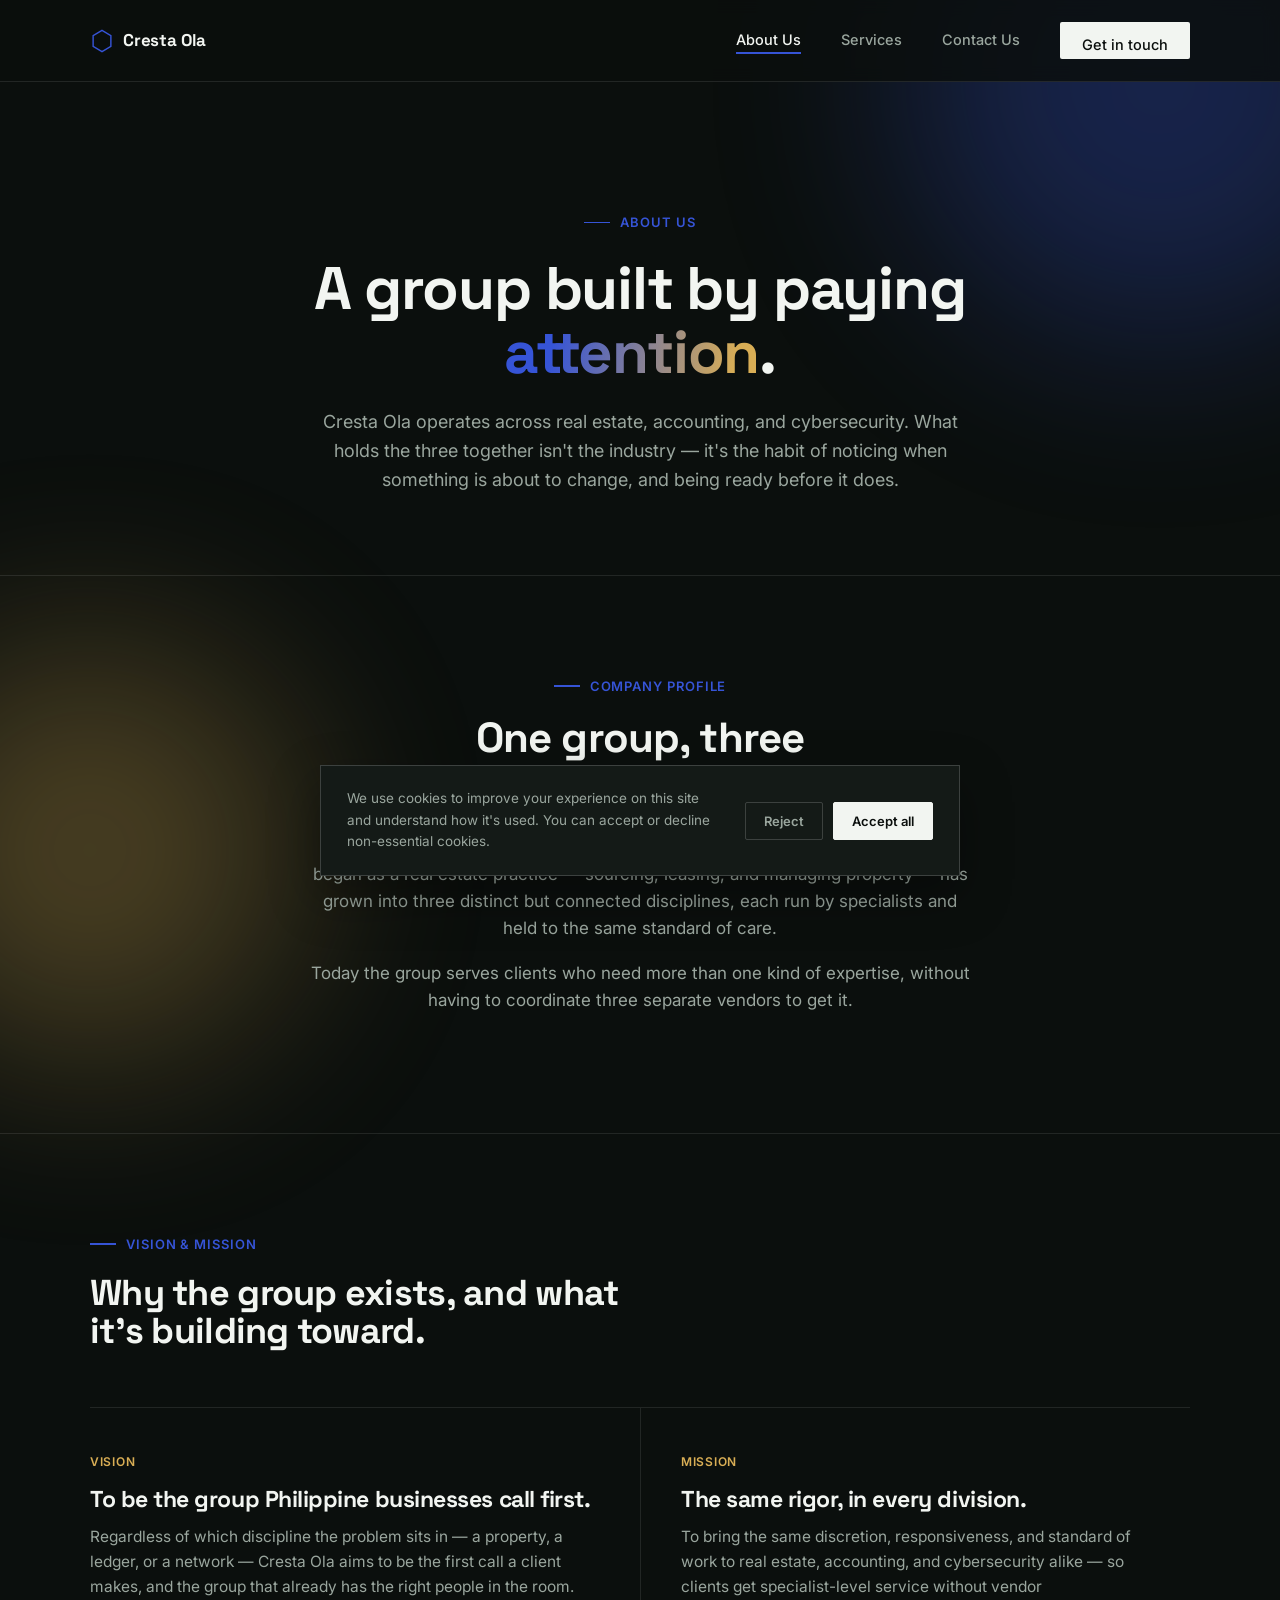
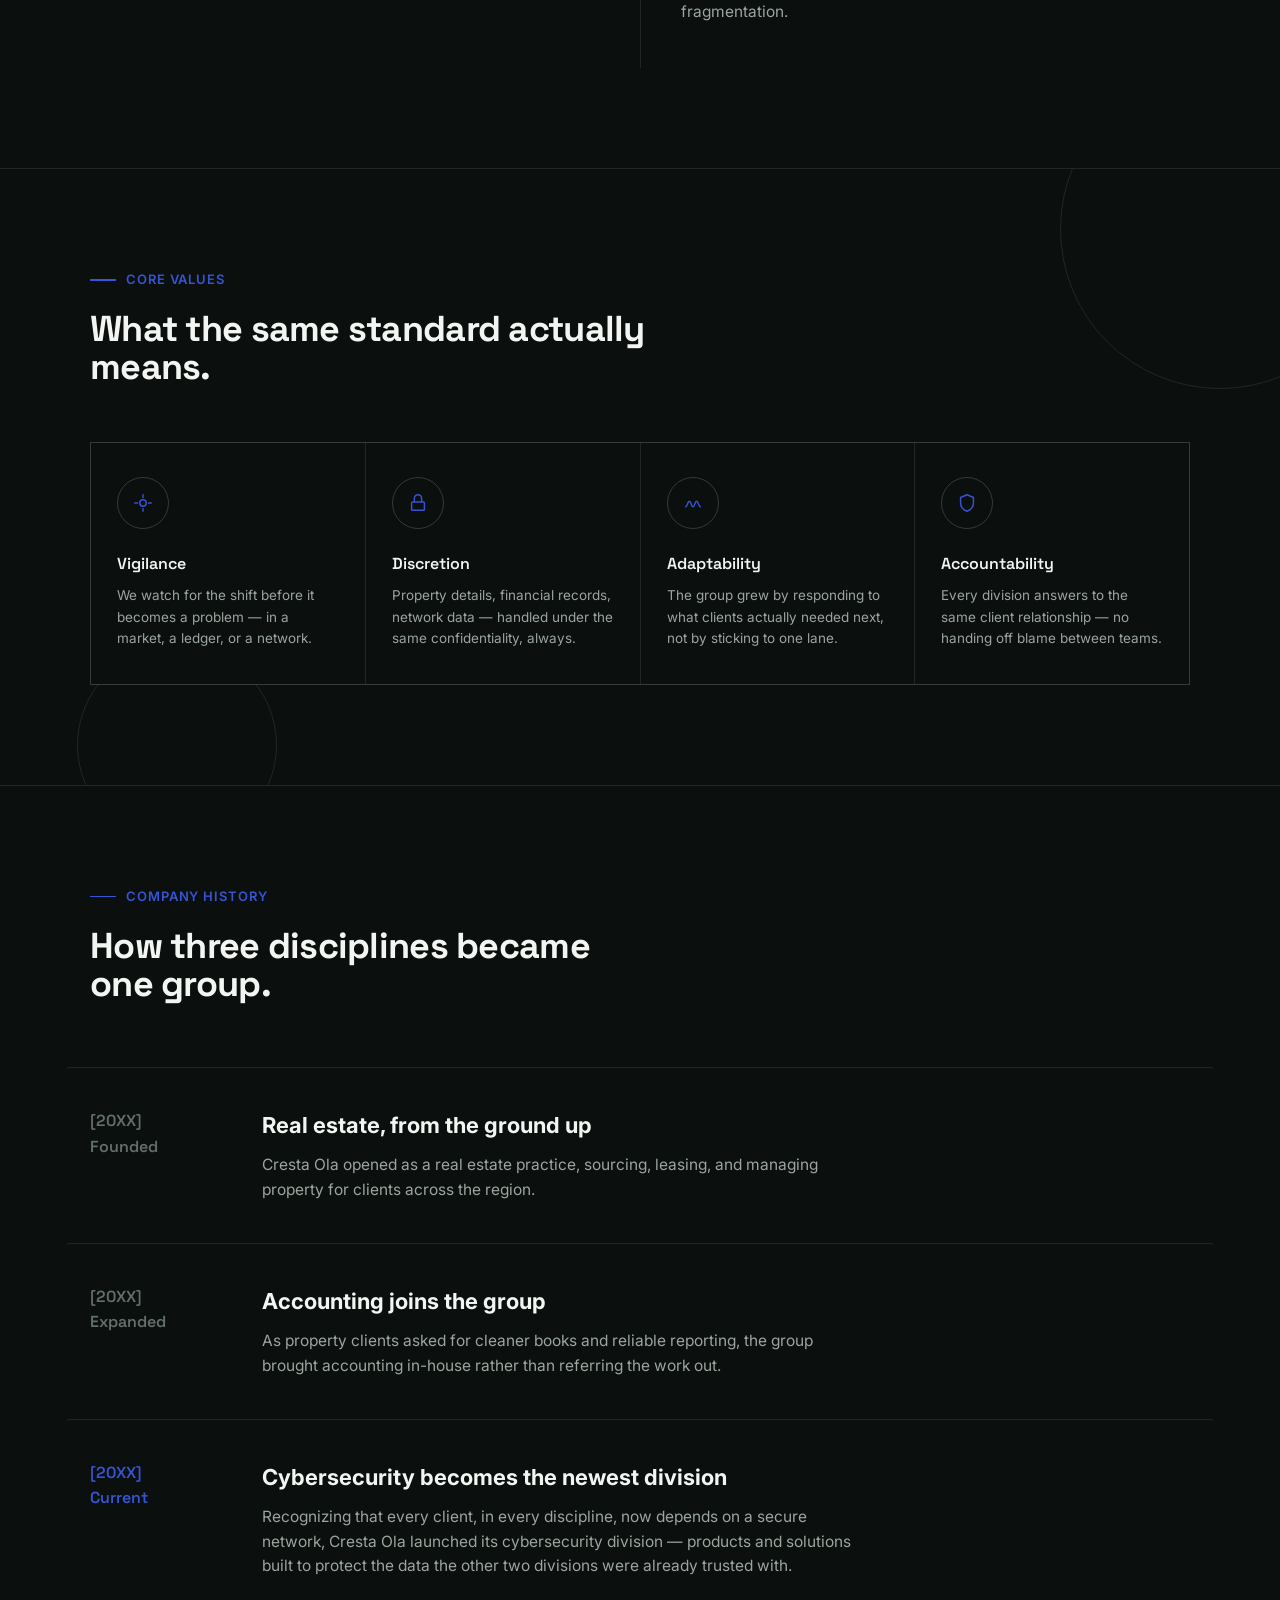
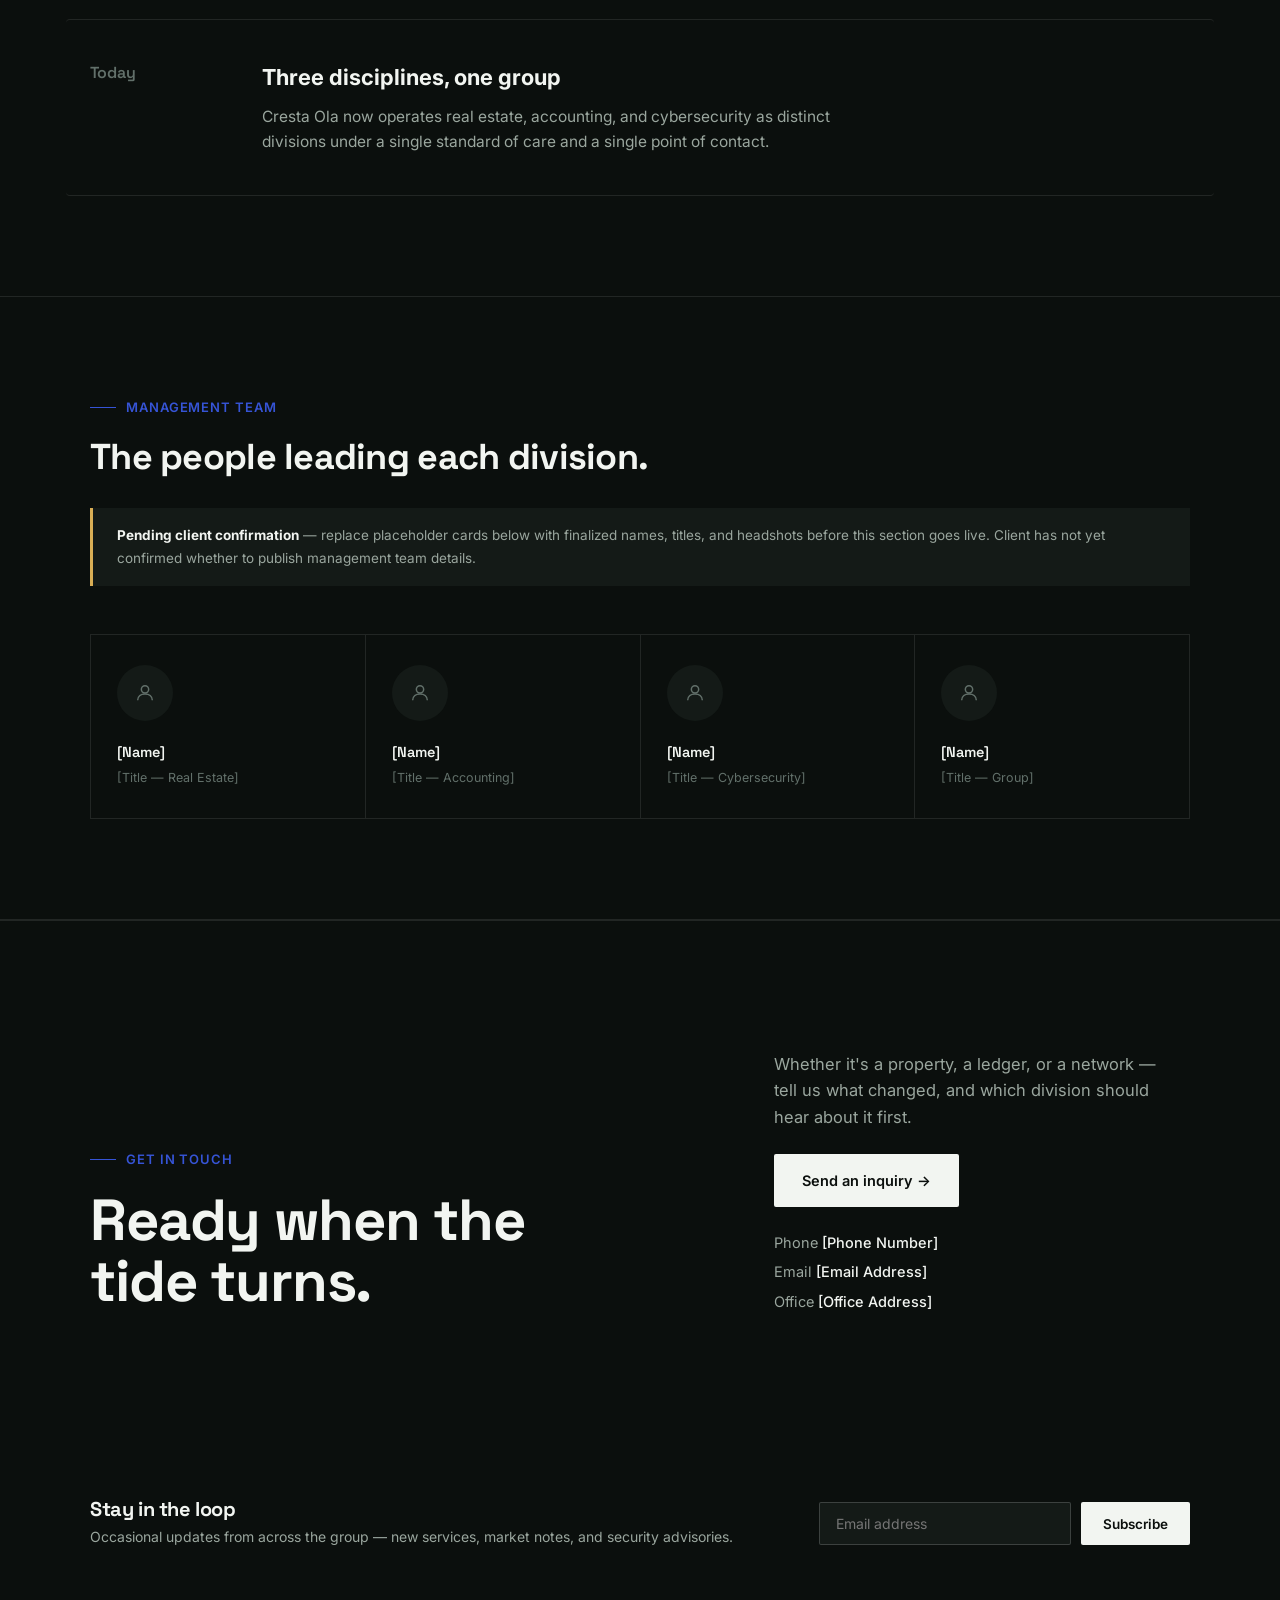
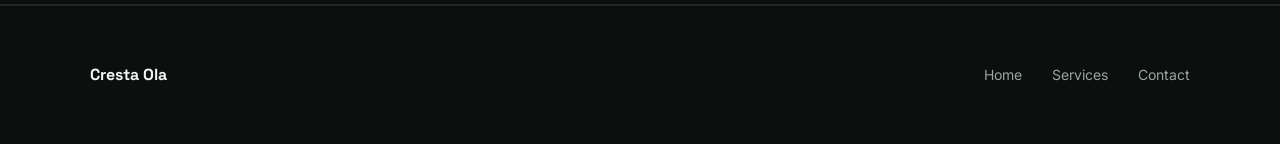
==== commit 5813741d: "Revamp site design, layout, and interactions Large visual and structural overhaul across index.html," ====
--- a/about.html
+++ b/about.html
@@ -6,209 +6,173 @@
 <title>Cresta Ola — About Us</title>
 <link rel="preconnect" href="https://fonts.googleapis.com">
 <link rel="preconnect" href="https://fonts.gstatic.com" crossorigin>
-<link href="https://fonts.googleapis.com/css2?family=JetBrains+Mono:wght@400;500;600&family=Inter:wght@400;500;600;700&family=Space+Grotesk:wght@400;500;600;700&display=swap" rel="stylesheet">
+<link href="https://fonts.googleapis.com/css2?family=Inter:wght@400;500;600;700&family=Space+Grotesk:wght@500;600;700&display=swap" rel="stylesheet">
 <style>
   :root{
-    --bg:#EDE4D3;
-    --panel:#F6F0E5;
-    --panel-2:#E9DFCB;
-    --cyan:#A8763C;
-    --cyan-dim:rgba(168,118,60,0.14);
-    --cyan-glow:rgba(168,118,60,0.35);
-    --amber:#7C8A5E;
-    --amber-glow:rgba(124,138,94,0.35);
-    --text:#241F1A;
-    --text-dim:#6B5F52;
-    --text-faint:#9C9080;
-    --line:rgba(36,31,26,0.12);
-    --line-strong:rgba(36,31,26,0.22);
+    --white:#0B0F0D; --band:#141A17; --ink:#F2F5F1; --ink-dim:#9AA69E; --ink-faint:#62706A;
+    --blue:#3654D6; --gold:#D9AE55; --line:rgba(242,245,241,0.10); --line-strong:rgba(242,245,241,0.18); --ghost:rgba(242,245,241,0.06);
   }
-
   *{box-sizing:border-box;margin:0;padding:0;}
   html{scroll-behavior:smooth;}
-
-  body{
-    font-family:'Inter',sans-serif;
-    background:var(--bg);
-    color:var(--text);
-    line-height:1.55;
-    -webkit-font-smoothing:antialiased;
-    background-image:
-      radial-gradient(circle at 85% 0%, rgba(168,118,60,0.10), transparent 40%),
-      radial-gradient(circle at 0% 60%, rgba(168,118,60,0.06), transparent 35%),
-      linear-gradient(rgba(36,31,26,0.045) 1px, transparent 1px),
-      linear-gradient(90deg, rgba(36,31,26,0.045) 1px, transparent 1px);
-    background-size:auto, auto, 42px 42px, 42px 42px;
-    background-position:0 0, 0 0, -1px -1px, -1px -1px;
-  }
-
+  body{font-family:'Inter',sans-serif;background:var(--white);color:var(--ink);line-height:1.6;-webkit-font-smoothing:antialiased;overflow-x:hidden;}
   a{color:inherit;text-decoration:none;}
-  .wrap{max-width:1180px;margin:0 auto;padding:0 32px;}
-
-  .eyebrow{
-    font-family:'JetBrains Mono',monospace;font-size:12px;letter-spacing:0.14em;
-    text-transform:uppercase;font-weight:500;color:var(--cyan);
-    display:flex;align-items:center;gap:9px;
-  }
-  .eyebrow .dot{
-    width:6px;height:6px;border-radius:50%;background:var(--cyan);
-    box-shadow:0 0 8px var(--cyan-glow);animation:pulse 2s ease-in-out infinite;flex-shrink:0;
-  }
-  @keyframes pulse{0%,100%{opacity:1;}50%{opacity:0.35;}}
-
-  h1,h2,h3{font-family:'Space Grotesk',sans-serif;font-weight:600;line-height:1.12;letter-spacing:-0.01em;}
-  .accent{color:var(--cyan);}
-
-  .hud{position:relative;}
-  .hud::before,.hud::after,.hud .c1,.hud .c2{
-    content:'';position:absolute;width:14px;height:14px;border-color:var(--cyan);border-style:solid;opacity:0.55;
-  }
-  .hud::before{top:-1px;left:-1px;border-width:1.5px 0 0 1.5px;}
-  .hud::after{bottom:-1px;right:-1px;border-width:0 1.5px 1.5px 0;}
-  .hud .c1{top:-1px;right:-1px;border-width:1.5px 1.5px 0 0;}
-  .hud .c2{bottom:-1px;left:-1px;border-width:0 0 1.5px 1.5px;}
-
-  /* NAV */
-  header{
-    position:sticky;top:0;z-index:50;background:rgba(237,228,211,0.88);
-    backdrop-filter:blur(10px);border-bottom:1px solid var(--line);
-  }
-  nav{display:flex;align-items:center;justify-content:space-between;padding:18px 32px;max-width:1180px;margin:0 auto;}
-  .logo{display:flex;align-items:center;gap:10px;font-family:'JetBrains Mono',monospace;font-size:14px;letter-spacing:0.12em;text-transform:uppercase;font-weight:500;color:var(--text);}
-  .logo svg{width:22px;height:22px;flex-shrink:0;}
-  .status-chip{display:flex;align-items:center;gap:7px;font-family:'JetBrains Mono',monospace;font-size:11px;letter-spacing:0.08em;color:var(--text-dim);margin-left:18px;padding-left:18px;border-left:1px solid var(--line-strong);}
-  .status-chip .dot{width:5px;height:5px;border-radius:50%;background:var(--cyan);box-shadow:0 0 6px var(--cyan-glow);animation:pulse 2s ease-in-out infinite;}
-  .nav-links{display:flex;gap:34px;align-items:center;}
-  .nav-links a{color:var(--text-dim);font-size:14px;font-weight:500;transition:color .2s ease;}
-  .nav-links a:hover{color:var(--text);}
-  .nav-links a.current{color:var(--text);}
-  .nav-cta{background:var(--cyan);color:var(--bg)!important;padding:9px 18px;border-radius:2px;font-size:13px;font-weight:600;transition:box-shadow .2s ease;}
-  .nav-cta:hover{box-shadow:0 0 18px var(--cyan-glow);}
-  .menu-toggle{display:none;background:none;border:none;color:var(--text);font-size:22px;cursor:pointer;}
-
-  /* PAGE HERO */
-  .page-hero{padding:90px 0 80px;border-bottom:1px solid var(--line);}
-  .page-hero h1{font-size:clamp(34px,5vw,54px);max-width:16ch;margin:20px 0 22px;}
-  .page-hero p{font-size:17px;color:var(--text-dim);max-width:60ch;}
-
-  /* PROFILE */
-  .profile{padding:100px 0;border-bottom:1px solid var(--line);}
-  .profile .wrap{display:grid;grid-template-columns:1.1fr 0.9fr;gap:80px;align-items:start;}
-  .profile h2{font-size:30px;margin:16px 0 20px;max-width:16ch;}
-  .profile p{color:var(--text-dim);font-size:16px;margin-bottom:16px;max-width:52ch;}
-  .stats{display:flex;flex-direction:column;gap:16px;}
-  .stat{position:relative;padding:22px 24px;background:var(--panel);border:1px solid var(--line);}
-  .stat .num{font-family:'JetBrains Mono',monospace;font-size:28px;color:var(--cyan);font-weight:600;}
-  .stat .label{font-size:12px;color:var(--text-dim);margin-top:6px;font-family:'JetBrains Mono',monospace;letter-spacing:0.03em;}
-
-  /* VISION / MISSION */
+  .wrap{max-width:1180px;margin:0 auto;padding:0 40px;}
+  h1,h2,h3{font-family:'Space Grotesk',sans-serif;font-weight:700;line-height:1.06;letter-spacing:-0.02em;}
+
+  .orb{position:fixed;border-radius:50%;filter:blur(100px);pointer-events:none;z-index:-1;opacity:0.30;}
+  .orb-a{width:520px;height:520px;background:var(--blue);top:-180px;right:-140px;animation:drift1 24s ease-in-out infinite alternate;}
+  .orb-b{width:420px;height:420px;background:var(--gold);bottom:-160px;left:-120px;animation:drift2 28s ease-in-out infinite alternate;}
+  @keyframes drift1{0%{transform:translate(0,0) scale(1);}100%{transform:translate(-50px,70px) scale(1.12);}}
+  @keyframes drift2{0%{transform:translate(0,0) scale(1);}100%{transform:translate(60px,-50px) scale(1.15);}}
+
+  .reveal{opacity:0;transform:translateY(28px);transition:opacity .7s ease,transform .7s ease;}
+  .reveal.in-view{opacity:1;transform:translateY(0);}
+
+  .eyebrow{display:flex;align-items:center;gap:10px;font-size:13px;font-weight:600;letter-spacing:0.07em;text-transform:uppercase;color:var(--blue);}
+  .eyebrow .rule{width:26px;height:1.5px;background:var(--blue);display:inline-block;flex-shrink:0;}
+
+  header{position:sticky;top:0;z-index:50;background:rgba(11,15,13,0.85);backdrop-filter:blur(8px);border-bottom:1px solid var(--line);}
+  nav{display:flex;align-items:center;justify-content:space-between;padding:22px 40px;max-width:1180px;margin:0 auto;}
+  .logo{display:flex;align-items:center;gap:9px;font-family:'Space Grotesk',sans-serif;font-weight:700;font-size:17px;letter-spacing:-0.01em;color:var(--ink);}
+  .logo svg{width:24px;height:24px;flex-shrink:0;}
+  .nav-links{display:flex;gap:40px;align-items:center;}
+  .nav-links a{position:relative;font-size:14.5px;font-weight:500;color:var(--ink-dim);transition:color .2s ease;padding-bottom:3px;}
+  .nav-links a::after{content:'';position:absolute;left:0;right:100%;bottom:0;height:1.5px;background:var(--blue);transition:right .25s ease;}
+  .nav-links a:hover,.nav-links a.current{color:var(--ink);}
+  .nav-links a:hover::after,.nav-links a.current::after{right:0;}
+  .nav-cta{background:var(--ink);color:var(--white)!important;padding:11px 22px;border-radius:2px;font-weight:600;font-size:13.5px;transition:background .2s ease,transform .2s ease,box-shadow .2s ease;}
+  .nav-cta::after{display:none;}
+  .nav-cta:hover{background:var(--blue);transform:translateY(-2px);box-shadow:0 8px 20px rgba(54,84,214,0.35);}
+  .menu-toggle{display:none;background:none;border:none;font-size:22px;cursor:pointer;color:var(--ink);}
+
+  .page-hero{padding:130px 0 80px;border-bottom:1px solid var(--line);text-align:center;}
+  .page-hero .eyebrow{justify-content:center;}
+  .page-hero h1{font-size:clamp(36px,5.2vw,60px);max-width:18ch;margin:24px auto 24px;}
+  .page-hero em{font-style:normal;background:linear-gradient(100deg,var(--blue) 20%,var(--gold) 90%);-webkit-background-clip:text;background-clip:text;color:transparent;}
+  .page-hero p{font-size:18px;color:var(--ink-dim);max-width:62ch;margin:0 auto;}
+
+  .profile{padding:100px 0;border-bottom:1px solid var(--line);text-align:center;}
+  .profile .wrap{max-width:820px;margin:0 auto;}
+  .profile .eyebrow{justify-content:center;}
+  .profile h2{font-size:clamp(28px,4vw,42px);max-width:18ch;margin:20px auto 28px;}
+  .profile p{color:var(--ink-dim);font-size:17px;margin:0 auto 18px;max-width:60ch;}
+
   .vm{padding:100px 0;border-bottom:1px solid var(--line);}
-  .vm-head{max-width:56ch;margin-bottom:48px;}
-  .vm-head h2{font-size:30px;margin-top:16px;}
-  .vm-grid{display:grid;grid-template-columns:1fr 1fr;gap:24px;}
-  .vm-card{position:relative;background:var(--panel);border:1px solid var(--line);padding:34px 30px;}
-  .vm-card .tag{font-family:'JetBrains Mono',monospace;font-size:11.5px;letter-spacing:0.08em;color:var(--cyan);margin-bottom:16px;display:block;text-transform:uppercase;}
-  .vm-card h3{font-size:22px;margin-bottom:14px;}
-  .vm-card p{color:var(--text-dim);font-size:15px;}
-
-  /* CORE VALUES */
-  .values{padding:100px 0;border-bottom:1px solid var(--line);}
-  .values-head{max-width:56ch;margin-bottom:48px;}
-  .values-head h2{font-size:30px;margin-top:16px;}
-  .value-grid{display:grid;grid-template-columns:repeat(4,1fr);gap:20px;}
-  .value-card{background:var(--panel);border:1px solid var(--line);padding:28px 22px;transition:border-color .2s ease;}
-  .value-card:hover{border-color:var(--line-strong);}
-  .value-card .node{width:34px;height:34px;border:1px solid var(--line-strong);display:flex;align-items:center;justify-content:center;margin-bottom:18px;}
-  .value-card .node svg{width:16px;height:16px;color:var(--cyan);}
-  .value-card h4{font-size:16.5px;font-weight:600;margin-bottom:8px;font-family:'Space Grotesk',sans-serif;}
-  .value-card p{font-size:13.5px;color:var(--text-dim);}
-
-  /* HISTORY */
+  .vm-head{max-width:56ch;margin-bottom:56px;}
+  .vm-head h2{font-size:clamp(26px,3.2vw,36px);margin-top:20px;}
+  .vm-grid{display:grid;grid-template-columns:1fr 1fr;gap:0;border-top:1px solid var(--line);}
+  .vm-card{padding:44px 40px 44px 0;transition:transform .3s ease;}
+  .vm-card:hover{transform:translateY(-6px);}
+  .vm-card + .vm-card{padding-left:40px;border-left:1px solid var(--line);}
+  .vm-card .tag{font-size:12px;font-weight:600;letter-spacing:0.06em;text-transform:uppercase;color:var(--gold);margin-bottom:16px;display:block;}
+  .vm-card h3{font-size:23px;margin-bottom:14px;}
+  .vm-card p{color:var(--ink-dim);font-size:15.5px;}
+
+  .values{padding:100px 0;border-bottom:1px solid var(--line);position:relative;overflow:hidden;}
+  .adv-circle{position:absolute;border:1px solid var(--line);border-radius:50%;pointer-events:none;}
+  .adv-circle-1{width:320px;height:320px;top:-100px;right:-100px;}
+  .adv-circle-2{width:200px;height:200px;bottom:-60px;left:6%;}
+  .values-head{max-width:56ch;margin-bottom:56px;position:relative;}
+  .values-head h2{font-size:clamp(26px,3.2vw,36px);margin-top:20px;}
+  .adv-grid{display:grid;grid-template-columns:repeat(4,1fr);gap:1px;background:var(--line);border:1px solid var(--line);position:relative;}
+  .adv-card{background:var(--white);padding:34px 26px;transition:background .3s ease;position:relative;}
+  .adv-card:hover{background:var(--band);}
+  .adv-card .adv-icon-wrap{position:relative;width:52px;height:52px;margin-bottom:22px;}
+  .adv-card .adv-icon-glow{position:absolute;inset:-10px;border-radius:50%;background:radial-gradient(circle, rgba(54,84,214,0.18), transparent 70%);opacity:0;transition:opacity .3s ease;}
+  .adv-card:hover .adv-icon-glow{opacity:1;}
+  .adv-card .adv-icon{width:52px;height:52px;border:1px solid var(--line-strong);border-radius:50%;display:flex;align-items:center;justify-content:center;position:relative;}
+  .adv-card .adv-icon svg{width:22px;height:22px;color:var(--blue);}
+  .adv-card h4{font-size:16px;font-weight:600;font-family:'Space Grotesk',sans-serif;margin-bottom:8px;}
+  .adv-card p{font-size:13.5px;color:var(--ink-dim);}
+
   .history{padding:100px 0;border-bottom:1px solid var(--line);}
-  .history-head{max-width:56ch;margin-bottom:56px;}
-  .history-head h2{font-size:30px;margin-top:16px;}
-  .history-timeline{position:relative;padding-left:44px;max-width:70ch;}
-  .history-timeline::before{content:'';position:absolute;left:9px;top:6px;bottom:6px;width:1px;background:var(--line-strong);}
-  .history-item{position:relative;padding-bottom:44px;}
-  .history-item:last-child{padding-bottom:0;}
-  .history-item::before{
-    content:'';position:absolute;left:-44px;top:2px;width:11px;height:11px;
-    border:2px solid var(--amber);background:var(--bg);border-radius:50%;box-shadow:0 0 8px var(--amber-glow);
-  }
-  .history-item.current::before{border-color:var(--cyan);box-shadow:0 0 8px var(--cyan-glow);}
-  .history-item .year{font-family:'JetBrains Mono',monospace;color:var(--amber);font-size:13px;margin-bottom:8px;letter-spacing:0.04em;}
-  .history-item.current .year{color:var(--cyan);}
-  .history-item h4{font-size:19px;margin-bottom:8px;}
-  .history-item p{color:var(--text-dim);font-size:14.5px;max-width:58ch;}
-
-  /* MANAGEMENT TEAM */
+  .history-head{max-width:56ch;margin-bottom:64px;}
+  .history-head h2{font-size:clamp(26px,3.2vw,36px);margin-top:20px;}
+  .history-item{display:grid;grid-template-columns:140px 1fr;gap:32px;padding:40px 24px;margin:0 -24px;border-top:1px solid var(--line);transition:background .3s ease;border-radius:4px;}
+  .history-item:hover{background:rgba(242,245,241,0.03);}
+  .history-item:last-child{border-bottom:1px solid var(--line);}
+  .history-item .year{font-family:'Space Grotesk',sans-serif;font-weight:600;font-size:16px;color:var(--ink-faint);transition:transform .3s ease;}
+  .history-item:hover .year{transform:translateX(4px);}
+  .history-item.current .year{color:var(--blue);}
+  .history-item h4{font-size:22px;margin-bottom:10px;}
+  .history-item p{color:var(--ink-dim);font-size:15.5px;max-width:60ch;}
+
   .team{padding:100px 0;border-bottom:1px solid var(--line);}
   .team-head{max-width:60ch;margin-bottom:32px;}
-  .team-head h2{font-size:30px;margin-top:16px;}
-  .notice{
-    display:flex;align-items:flex-start;gap:14px;
-    background:rgba(124,138,94,0.06);border:1px dashed rgba(124,138,94,0.35);
-    padding:18px 22px;margin-bottom:44px;
+  .team-head h2{font-size:clamp(26px,3.2vw,36px);margin-top:20px;}
+  .notice{border-left:3px solid var(--gold);padding:16px 24px;margin-bottom:48px;background:var(--band);}
+  .notice p{font-size:13.5px;color:var(--ink-dim);line-height:1.7;}
+  .notice strong{color:var(--ink);}
+  .team-grid{display:grid;grid-template-columns:repeat(4,1fr);gap:0;border-top:1px solid var(--line);border-left:1px solid var(--line);}
+  .team-card{padding:30px 26px;border-right:1px solid var(--line);border-bottom:1px solid var(--line);transition:background .3s ease;}
+  .team-card:hover{background:rgba(242,245,241,0.03);}
+  .team-card:hover .avatar-placeholder{transform:scale(1.08);}
+  .avatar-placeholder{width:56px;height:56px;border-radius:50%;background:var(--band);display:flex;align-items:center;justify-content:center;margin-bottom:20px;transition:transform .3s ease;}
+  .avatar-placeholder svg{width:22px;height:22px;color:var(--ink-faint);}
+  .team-card .name{font-family:'Space Grotesk',sans-serif;font-weight:600;font-size:14.5px;margin-bottom:4px;}
+  .team-card .role{font-size:12.5px;color:var(--ink-faint);}
+
+  .cta-band{padding:130px 0;border-top:1px solid var(--line);}
+  .cta-band .wrap{display:grid;grid-template-columns:1.2fr 0.8fr;gap:60px;align-items:end;}
+  .cta-band h2{font-size:clamp(34px,5vw,58px);max-width:14ch;}
+  .cta-band-right{display:flex;flex-direction:column;gap:24px;align-items:flex-start;}
+  .cta-band p{color:var(--ink-dim);font-size:16.5px;max-width:40ch;}
+  .btn-primary{background:var(--ink);color:var(--white);padding:15px 28px;font-weight:600;font-size:14.5px;border-radius:2px;transition:background .2s ease,transform .2s ease,box-shadow .2s ease;display:inline-flex;align-items:center;gap:8px;}
+  .btn-primary:hover{background:var(--blue);transform:translateY(-2px);box-shadow:0 10px 26px rgba(54,84,214,0.4);}
+  .contact-lines{font-size:14.5px;color:var(--ink-dim);display:flex;flex-direction:column;gap:6px;}
+  .contact-lines span{color:var(--ink);font-weight:500;}
+
+  footer{padding:56px 0;border-top:1px solid var(--line);}
+  footer .wrap{display:flex;justify-content:space-between;align-items:center;flex-wrap:wrap;gap:20px;}
+  .footer-logo{font-family:'Space Grotesk',sans-serif;font-weight:700;font-size:16px;}
+  .footer-links{display:flex;gap:30px;font-size:14px;color:var(--ink-dim);}
+  .footer-links a:hover{color:var(--ink);}
+
+  .footer-newsletter{border-bottom:1px solid var(--line);padding:56px 0;}
+  .fn-row{display:flex;justify-content:space-between;align-items:center;gap:32px;flex-wrap:wrap;}
+  .fn-copy h3{font-size:20px;margin-bottom:6px;}
+  .fn-copy p{font-size:14px;color:var(--ink-dim);}
+  .fn-form{display:flex;gap:10px;flex-wrap:wrap;}
+  .fn-form input{background:var(--band);border:1px solid var(--line-strong);color:var(--ink);padding:12px 16px;font-family:'Inter',sans-serif;font-size:14px;border-radius:2px;outline:none;min-width:240px;transition:border-color .2s ease;}
+  .fn-form input:focus{border-color:var(--blue);}
+  .fn-form button{background:var(--ink);color:var(--white);border:none;padding:12px 22px;font-weight:600;font-size:13.5px;border-radius:2px;cursor:pointer;font-family:'Inter',sans-serif;transition:background .2s ease,transform .2s ease;}
+  .fn-form button:hover{background:var(--blue);transform:translateY(-2px);}
+
+  .cookie-banner{position:fixed;left:24px;right:24px;bottom:24px;max-width:640px;margin:0 auto;z-index:100;background:var(--band);border:1px solid var(--line-strong);padding:22px 26px;display:flex;align-items:center;gap:24px;flex-wrap:wrap;box-shadow:0 20px 50px rgba(0,0,0,0.35);transform:translateY(160%);transition:transform .5s ease .6s;}
+  .cookie-banner.show{transform:translateY(0);}
+  .cookie-banner p{font-size:13.5px;color:var(--ink-dim);flex:1;min-width:220px;}
+  .cookie-banner .cb-actions{display:flex;gap:10px;}
+  .cb-btn{padding:10px 18px;border-radius:2px;font-size:13px;font-weight:600;cursor:pointer;transition:all .2s ease;border:1px solid var(--line-strong);background:transparent;color:var(--ink-dim);font-family:'Inter',sans-serif;}
+  .cb-btn.primary{background:var(--ink);color:var(--white);border-color:var(--ink);}
+  .cb-btn.primary:hover{background:var(--blue);border-color:var(--blue);}
+  .cb-btn:hover{color:var(--ink);border-color:var(--line-strong);}
+
+  @media (max-width: 900px){
+    .profile .wrap,.cta-band .wrap{grid-template-columns:1fr;gap:40px;}
+    .vm-grid{grid-template-columns:1fr;}
+    .vm-card + .vm-card{padding-left:0;border-left:none;border-top:1px solid var(--line);padding-top:44px;}
+    .adv-grid{grid-template-columns:1fr 1fr;}
+    .history-item{grid-template-columns:1fr;gap:10px;}
+    .team-grid{grid-template-columns:1fr 1fr;}
   }
-  .notice svg{width:18px;height:18px;color:var(--amber);flex-shrink:0;margin-top:2px;}
-  .notice p{font-family:'JetBrains Mono',monospace;font-size:12.5px;color:var(--amber);letter-spacing:0.02em;line-height:1.6;}
-  .team-grid{display:grid;grid-template-columns:repeat(4,1fr);gap:22px;}
-  .team-card{background:var(--panel);border:1px dashed var(--line-strong);padding:22px;text-align:center;}
-  .avatar-placeholder{
-    width:100%;aspect-ratio:1;background:var(--panel-2);border:1px dashed var(--line-strong);
-    display:flex;align-items:center;justify-content:center;margin-bottom:16px;
-  }
-  .avatar-placeholder svg{width:28px;height:28px;color:var(--text-faint);}
-  .team-card .name{font-family:'JetBrains Mono',monospace;font-size:13px;color:var(--text-dim);margin-bottom:4px;}
-  .team-card .role{font-size:12px;color:var(--text-faint);}
-
-  /* CTA */
-  .cta-band{padding:110px 0;text-align:center;}
-  .cta-band .eyebrow{justify-content:center;margin-bottom:20px;}
-  .cta-band h2{font-size:clamp(30px,4.2vw,44px);max-width:18ch;margin:0 auto 18px;}
-  .cta-band p{color:var(--text-dim);max-width:44ch;margin:0 auto 34px;font-size:16px;}
-  .btn-primary{background:var(--cyan);color:var(--bg);padding:14px 26px;border-radius:2px;font-weight:600;font-size:14px;display:inline-block;transition:box-shadow .2s ease;font-family:'Inter',sans-serif;}
-  .btn-primary:hover{box-shadow:0 0 22px var(--cyan-glow);}
-  .contact-strip{display:inline-flex;flex-direction:column;gap:10px;margin-top:44px;text-align:left;font-family:'JetBrains Mono',monospace;font-size:13px;color:var(--text-dim);background:var(--panel);border:1px solid var(--line);padding:22px 28px;}
-  .contact-strip .k{color:var(--text-faint);}
-  .contact-strip .v{color:var(--cyan);}
-
-  /* FOOTER */
-  footer{padding:36px 0;border-top:1px solid var(--line);}
-  footer .wrap{display:flex;justify-content:space-between;align-items:center;flex-wrap:wrap;gap:16px;}
-  .footer-logo{font-family:'JetBrains Mono',monospace;font-size:12.5px;letter-spacing:0.1em;text-transform:uppercase;color:var(--text-dim);}
-  .footer-links{display:flex;gap:24px;font-size:13px;color:var(--text-dim);}
-  .footer-links a:hover{color:var(--text);}
-
   @media (max-width: 860px){
-    .nav-links{position:fixed;top:64px;left:0;right:0;background:var(--bg);flex-direction:column;padding:24px 32px;gap:22px;transform:translateY(-120%);transition:transform .25s ease;border-bottom:1px solid var(--line);}
+    .nav-links{position:fixed;top:66px;left:0;right:0;background:var(--white);flex-direction:column;padding:26px 40px;gap:22px;transform:translateY(-120%);transition:transform .25s ease;border-bottom:1px solid var(--line);}
     .nav-links.open{transform:translateY(0);}
     .menu-toggle{display:block;}
-    .status-chip{display:none;}
-    .profile .wrap{grid-template-columns:1fr;gap:40px;}
-    .vm-grid{grid-template-columns:1fr;}
-    .value-grid{grid-template-columns:1fr 1fr;}
-    .team-grid{grid-template-columns:1fr 1fr;}
   }
-  @media (max-width: 520px){
-    .value-grid{grid-template-columns:1fr;}
-    .team-grid{grid-template-columns:1fr;}
-  }
-  @media (prefers-reduced-motion: reduce){
-    .eyebrow .dot,.status-chip .dot{animation:none;}
-  }
+  @media (max-width:520px){ .team-grid{grid-template-columns:1fr;} }
 </style>
 </head>
 <body>
 
+<div class="orb orb-a"></div>
+<div class="orb orb-b"></div>
+
 <header>
   <nav>
     <a href="index.html" class="logo">
-      <svg viewBox="0 0 24 24" fill="none" xmlns="http://www.w3.org/2000/svg">
-        <path d="M2 16L7 10L12 16L17 6L22 12" stroke="#A8763C" stroke-width="1.8" stroke-linecap="round" stroke-linejoin="round"/>
-      </svg>
+      <svg viewBox="0 0 100 100" xmlns="http://www.w3.org/2000/svg"><polygon points="50,6 87,28 87,72 50,94 13,72 13,28" fill="none" stroke="#3654D6" stroke-width="6"/></svg>
       Cresta Ola
-      <span class="status-chip"><span class="dot"></span>SYSTEMS SECURE</span>
     </a>
     <div class="nav-links" id="navLinks">
       <a href="about.html" class="current">About Us</a>
@@ -222,51 +186,39 @@
 
 <section class="page-hero">
   <div class="wrap">
-    <div class="eyebrow"><span class="dot"></span>About Us</div>
-    <h1>A group built by paying <span class="accent">attention</span>.</h1>
+    <div class="eyebrow"><span class="rule"></span>About Us</div>
+    <h1>A group built by paying <em>attention</em>.</h1>
     <p>Cresta Ola operates across real estate, accounting, and cybersecurity. What holds the three together isn't the industry — it's the habit of noticing when something is about to change, and being ready before it does.</p>
   </div>
 </section>
 
 <section class="profile">
   <div class="wrap">
-    <div>
-      <div class="eyebrow"><span class="dot"></span>Company profile</div>
-      <h2>One group, three specialist divisions.</h2>
+    <div class="reveal">
+      <div class="eyebrow"><span class="rule"></span>Company profile</div>
+      <h2 style="margin-top:20px;">One group, three specialist divisions.</h2>
+    </div>
+    <div class="reveal">
       <p>Cresta Ola is a diversified group of companies based in the Philippines. What began as a real estate practice — sourcing, leasing, and managing property — has grown into three distinct but connected disciplines, each run by specialists and held to the same standard of care.</p>
       <p>Today the group serves clients who need more than one kind of expertise, without having to coordinate three separate vendors to get it.</p>
     </div>
-    <div class="stats">
-      <div class="stat hud"><span class="c1"></span><span class="c2"></span>
-        <div class="num">[XX]</div>
-        <div class="label">YEARS OPERATING</div>
-      </div>
-      <div class="stat hud"><span class="c1"></span><span class="c2"></span>
-        <div class="num">03</div>
-        <div class="label">DISCIPLINES UNDER ONE GROUP</div>
-      </div>
-      <div class="stat hud"><span class="c1"></span><span class="c2"></span>
-        <div class="num">[XX]</div>
-        <div class="label">TEAM MEMBERS ACROSS THE GROUP</div>
-      </div>
-    </div>
   </div>
 </section>
 
 <section class="vm">
   <div class="wrap">
-    <div class="vm-head">
-      <div class="eyebrow"><span class="dot"></span>Vision &amp; mission</div>
+    <div class="vm-head reveal">
+      <div class="eyebrow"><span class="rule"></span>Vision &amp; mission</div>
       <h2>Why the group exists, and what it's building toward.</h2>
     </div>
     <div class="vm-grid">
-      <div class="vm-card hud"><span class="c1"></span><span class="c2"></span>
-        <span class="tag">// Vision</span>
+      <div class="vm-card reveal">
+        <span class="tag">Vision</span>
         <h3>To be the group Philippine businesses call first.</h3>
         <p>Regardless of which discipline the problem sits in — a property, a ledger, or a network — Cresta Ola aims to be the first call a client makes, and the group that already has the right people in the room.</p>
       </div>
-      <div class="vm-card hud"><span class="c1"></span><span class="c2"></span>
-        <span class="tag">// Mission</span>
+      <div class="vm-card reveal">
+        <span class="tag">Mission</span>
         <h3>The same rigor, in every division.</h3>
         <p>To bring the same discretion, responsiveness, and standard of work to real estate, accounting, and cybersecurity alike — so clients get specialist-level service without vendor fragmentation.</p>
       </div>
@@ -275,29 +227,31 @@
 </section>
 
 <section class="values">
-  <div class="wrap">
-    <div class="values-head">
-      <div class="eyebrow"><span class="dot"></span>Core values</div>
+  <div class="adv-circle adv-circle-1"></div>
+  <div class="adv-circle adv-circle-2"></div>
+  <div class="wrap">
+    <div class="values-head reveal">
+      <div class="eyebrow"><span class="rule"></span>Core values</div>
       <h2>What the same standard actually means.</h2>
     </div>
-    <div class="value-grid">
-      <div class="value-card">
-        <div class="node"><svg viewBox="0 0 24 24" fill="none"><circle cx="12" cy="12" r="8" stroke="currentColor" stroke-width="1.6"/><circle cx="12" cy="12" r="2.5" fill="currentColor"/></svg></div>
+    <div class="adv-grid reveal">
+      <div class="adv-card">
+        <div class="adv-icon-wrap"><div class="adv-icon-glow"></div><div class="adv-icon"><svg viewBox="0 0 24 24" fill="none"><circle cx="12" cy="12" r="3.5" stroke="currentColor" stroke-width="1.6"/><path d="M12 3v3M12 18v3M3 12h3M18 12h3" stroke="currentColor" stroke-width="1.6" stroke-linecap="round"/></svg></div></div>
         <h4>Vigilance</h4>
         <p>We watch for the shift before it becomes a problem — in a market, a ledger, or a network.</p>
       </div>
-      <div class="value-card">
-        <div class="node"><svg viewBox="0 0 24 24" fill="none"><rect x="5" y="11" width="14" height="9" rx="1" stroke="currentColor" stroke-width="1.6"/><path d="M8 11V7a4 4 0 0 1 8 0v4" stroke="currentColor" stroke-width="1.6"/></svg></div>
+      <div class="adv-card">
+        <div class="adv-icon-wrap"><div class="adv-icon-glow"></div><div class="adv-icon"><svg viewBox="0 0 24 24" fill="none"><rect x="5" y="11" width="14" height="9" rx="1" stroke="currentColor" stroke-width="1.6"/><path d="M8 11V7a4 4 0 0 1 8 0v4" stroke="currentColor" stroke-width="1.6"/></svg></div></div>
         <h4>Discretion</h4>
         <p>Property details, financial records, network data — handled under the same confidentiality, always.</p>
       </div>
-      <div class="value-card">
-        <div class="node"><svg viewBox="0 0 24 24" fill="none"><path d="M4 16c2 0 2-6 4-6s2 6 4 6 2-6 4-6 2 6 4 6" stroke="currentColor" stroke-width="1.6" stroke-linecap="round"/></svg></div>
+      <div class="adv-card">
+        <div class="adv-icon-wrap"><div class="adv-icon-glow"></div><div class="adv-icon"><svg viewBox="0 0 24 24" fill="none"><path d="M4 16c2 0 2-6 4-6s2 6 4 6 2-6 4-6 2 6 4 6" stroke="currentColor" stroke-width="1.6" stroke-linecap="round"/></svg></div></div>
         <h4>Adaptability</h4>
         <p>The group grew by responding to what clients actually needed next, not by sticking to one lane.</p>
       </div>
-      <div class="value-card">
-        <div class="node"><svg viewBox="0 0 24 24" fill="none"><path d="M12 3l7 3v6c0 4.5-3 7.5-7 9-4-1.5-7-4.5-7-9V6l7-3z" stroke="currentColor" stroke-width="1.6" stroke-linejoin="round"/></svg></div>
+      <div class="adv-card">
+        <div class="adv-icon-wrap"><div class="adv-icon-glow"></div><div class="adv-icon"><svg viewBox="0 0 24 24" fill="none"><path d="M12 3l7 3v6c0 4.5-3 7.5-7 9-4-1.5-7-4.5-7-9V6l7-3z" stroke="currentColor" stroke-width="1.6" stroke-linejoin="round"/></svg></div></div>
         <h4>Accountability</h4>
         <p>Every division answers to the same client relationship — no handing off blame between teams.</p>
       </div>
@@ -307,80 +261,74 @@
 
 <section class="history">
   <div class="wrap">
-    <div class="history-head">
-      <div class="eyebrow"><span class="dot"></span>Company history</div>
+    <div class="history-head reveal">
+      <div class="eyebrow"><span class="rule"></span>Company history</div>
       <h2>How three disciplines became one group.</h2>
     </div>
-    <div class="history-timeline">
-      <div class="history-item">
-        <div class="year">[20XX] — FOUNDED</div>
-        <h4>Real estate, from the ground up</h4>
-        <p>Cresta Ola opened as a real estate practice, sourcing, leasing, and managing property for clients across the region.</p>
-      </div>
-      <div class="history-item">
-        <div class="year">[20XX] — EXPANDED</div>
-        <h4>Accounting joins the group</h4>
-        <p>As property clients asked for cleaner books and reliable reporting, the group brought accounting in-house rather than referring the work out.</p>
-      </div>
-      <div class="history-item current">
-        <div class="year">[20XX] — CURRENT</div>
-        <h4>Cybersecurity becomes the newest division</h4>
-        <p>Recognizing that every client, in every discipline, now depends on a secure network, Cresta Ola launched its cybersecurity division — products and solutions built to protect the data the other two divisions were already trusted with.</p>
-      </div>
-      <div class="history-item">
-        <div class="year">TODAY</div>
-        <h4>Three disciplines, one group</h4>
-        <p>Cresta Ola now operates real estate, accounting, and cybersecurity as distinct divisions under a single standard of care and a single point of contact.</p>
-      </div>
+    <div class="history-item reveal">
+      <div class="year">[20XX]<br>Founded</div>
+      <div><h4>Real estate, from the ground up</h4><p>Cresta Ola opened as a real estate practice, sourcing, leasing, and managing property for clients across the region.</p></div>
+    </div>
+    <div class="history-item reveal">
+      <div class="year">[20XX]<br>Expanded</div>
+      <div><h4>Accounting joins the group</h4><p>As property clients asked for cleaner books and reliable reporting, the group brought accounting in-house rather than referring the work out.</p></div>
+    </div>
+    <div class="history-item current reveal">
+      <div class="year">[20XX]<br>Current</div>
+      <div><h4>Cybersecurity becomes the newest division</h4><p>Recognizing that every client, in every discipline, now depends on a secure network, Cresta Ola launched its cybersecurity division — products and solutions built to protect the data the other two divisions were already trusted with.</p></div>
+    </div>
+    <div class="history-item reveal">
+      <div class="year">Today</div>
+      <div><h4>Three disciplines, one group</h4><p>Cresta Ola now operates real estate, accounting, and cybersecurity as distinct divisions under a single standard of care and a single point of contact.</p></div>
     </div>
   </div>
 </section>
 
 <section class="team">
   <div class="wrap">
-    <div class="team-head">
-      <div class="eyebrow"><span class="dot"></span>Management team</div>
+    <div class="team-head reveal">
+      <div class="eyebrow"><span class="rule"></span>Management team</div>
       <h2>The people leading each division.</h2>
     </div>
-    <div class="notice">
-      <svg viewBox="0 0 24 24" fill="none"><path d="M12 9v4M12 16.5h.01M10.3 4.5L2.8 17.5A1.5 1.5 0 0 0 4.1 20h15.8a1.5 1.5 0 0 0 1.3-2.5L13.7 4.5a1.5 1.5 0 0 0-2.6 0z" stroke="currentColor" stroke-width="1.6" stroke-linecap="round" stroke-linejoin="round"/></svg>
-      <p>PENDING CLIENT CONFIRMATION — replace placeholder cards below with finalized names, titles, and headshots before this section goes live. Client has not yet confirmed whether to publish management team details.</p>
-    </div>
+    <div class="notice"><p><strong>Pending client confirmation</strong> — replace placeholder cards below with finalized names, titles, and headshots before this section goes live. Client has not yet confirmed whether to publish management team details.</p></div>
     <div class="team-grid">
-      <div class="team-card">
-        <div class="avatar-placeholder"><svg viewBox="0 0 24 24" fill="none"><circle cx="12" cy="8" r="4" stroke="currentColor" stroke-width="1.6"/><path d="M4 20c0-4.4 3.6-7 8-7s8 2.6 8 7" stroke="currentColor" stroke-width="1.6"/></svg></div>
-        <div class="name">[Name]</div>
-        <div class="role">[Title — Real Estate]</div>
-      </div>
-      <div class="team-card">
-        <div class="avatar-placeholder"><svg viewBox="0 0 24 24" fill="none"><circle cx="12" cy="8" r="4" stroke="currentColor" stroke-width="1.6"/><path d="M4 20c0-4.4 3.6-7 8-7s8 2.6 8 7" stroke="currentColor" stroke-width="1.6"/></svg></div>
-        <div class="name">[Name]</div>
-        <div class="role">[Title — Accounting]</div>
-      </div>
-      <div class="team-card">
-        <div class="avatar-placeholder"><svg viewBox="0 0 24 24" fill="none"><circle cx="12" cy="8" r="4" stroke="currentColor" stroke-width="1.6"/><path d="M4 20c0-4.4 3.6-7 8-7s8 2.6 8 7" stroke="currentColor" stroke-width="1.6"/></svg></div>
-        <div class="name">[Name]</div>
-        <div class="role">[Title — Cybersecurity]</div>
-      </div>
-      <div class="team-card">
-        <div class="avatar-placeholder"><svg viewBox="0 0 24 24" fill="none"><circle cx="12" cy="8" r="4" stroke="currentColor" stroke-width="1.6"/><path d="M4 20c0-4.4 3.6-7 8-7s8 2.6 8 7" stroke="currentColor" stroke-width="1.6"/></svg></div>
-        <div class="name">[Name]</div>
-        <div class="role">[Title — Group]</div>
-      </div>
+      <div class="team-card"><div class="avatar-placeholder"><svg viewBox="0 0 24 24" fill="none"><circle cx="12" cy="8" r="4" stroke="currentColor" stroke-width="1.6"/><path d="M4 20c0-4.4 3.6-7 8-7s8 2.6 8 7" stroke="currentColor" stroke-width="1.6"/></svg></div><div class="name">[Name]</div><div class="role">[Title — Real Estate]</div></div>
+      <div class="team-card"><div class="avatar-placeholder"><svg viewBox="0 0 24 24" fill="none"><circle cx="12" cy="8" r="4" stroke="currentColor" stroke-width="1.6"/><path d="M4 20c0-4.4 3.6-7 8-7s8 2.6 8 7" stroke="currentColor" stroke-width="1.6"/></svg></div><div class="name">[Name]</div><div class="role">[Title — Accounting]</div></div>
+      <div class="team-card"><div class="avatar-placeholder"><svg viewBox="0 0 24 24" fill="none"><circle cx="12" cy="8" r="4" stroke="currentColor" stroke-width="1.6"/><path d="M4 20c0-4.4 3.6-7 8-7s8 2.6 8 7" stroke="currentColor" stroke-width="1.6"/></svg></div><div class="name">[Name]</div><div class="role">[Title — Cybersecurity]</div></div>
+      <div class="team-card"><div class="avatar-placeholder"><svg viewBox="0 0 24 24" fill="none"><circle cx="12" cy="8" r="4" stroke="currentColor" stroke-width="1.6"/><path d="M4 20c0-4.4 3.6-7 8-7s8 2.6 8 7" stroke="currentColor" stroke-width="1.6"/></svg></div><div class="name">[Name]</div><div class="role">[Title — Group]</div></div>
     </div>
   </div>
 </section>
 
 <section class="cta-band">
   <div class="wrap">
-    <div class="eyebrow"><span class="dot"></span>Get in touch</div>
-    <h2>Ready when the tide turns.</h2>
-    <p>Whether it's a property, a ledger, or a network — tell us what changed, and which division should hear about it first.</p>
-    <a href="contact.html" class="btn-primary">Send an inquiry</a>
-    <div class="contact-strip">
-      <div><span class="k">PHONE:</span> <span class="v">[Phone Number]</span></div>
-      <div><span class="k">EMAIL:</span> <span class="v">[Email Address]</span></div>
-      <div><span class="k">OFFICE:</span> <span class="v">[Office Address]</span></div>
+    <div class="reveal">
+      <div class="eyebrow"><span class="rule"></span>Get in touch</div>
+      <h2 style="margin-top:20px;">Ready when the tide turns.</h2>
+    </div>
+    <div class="cta-band-right reveal">
+      <p>Whether it's a property, a ledger, or a network — tell us what changed, and which division should hear about it first.</p>
+      <a href="contact.html" class="btn-primary">Send an inquiry →</a>
+      <div class="contact-lines">
+        <div>Phone <span>[Phone Number]</span></div>
+        <div>Email <span>[Email Address]</span></div>
+        <div>Office <span>[Office Address]</span></div>
+      </div>
+    </div>
+  </div>
+</section>
+
+<section class="footer-newsletter">
+  <div class="wrap">
+    <div class="fn-row reveal">
+      <div class="fn-copy">
+        <h3>Stay in the loop</h3>
+        <p>Occasional updates from across the group — new services, market notes, and security advisories.</p>
+      </div>
+      <form class="fn-form" action="#" method="POST">
+        <input type="email" placeholder="Email address" required>
+        <button type="submit">Subscribe</button>
+      </form>
     </div>
   </div>
 </section>
@@ -396,10 +344,35 @@
   </div>
 </footer>
 
+<div class="cookie-banner" id="cookieBanner">
+  <p>We use cookies to improve your experience on this site and understand how it's used. You can accept or decline non-essential cookies.</p>
+  <div class="cb-actions">
+    <button class="cb-btn" id="cbReject">Reject</button>
+    <button class="cb-btn primary" id="cbAccept">Accept all</button>
+  </div>
+</div>
+
 <script>
   const toggle = document.getElementById('menuToggle');
   const links = document.getElementById('navLinks');
   toggle.addEventListener('click', () => links.classList.toggle('open'));
+
+  const revealEls = document.querySelectorAll('.reveal');
+  const io = new IntersectionObserver((entries) => {
+    entries.forEach((entry, i) => {
+      if (entry.isIntersecting) {
+        setTimeout(() => entry.target.classList.add('in-view'), i % 4 * 60);
+        io.unobserve(entry.target);
+      }
+    });
+  }, { threshold: 0.12 });
+  revealEls.forEach(el => io.observe(el));
+
+  const cookieBanner = document.getElementById('cookieBanner');
+  setTimeout(() => cookieBanner.classList.add('show'), 800);
+  const dismissCookieBanner = () => cookieBanner.classList.remove('show');
+  document.getElementById('cbAccept').addEventListener('click', dismissCookieBanner);
+  document.getElementById('cbReject').addEventListener('click', dismissCookieBanner);
 </script>
 
 </body>
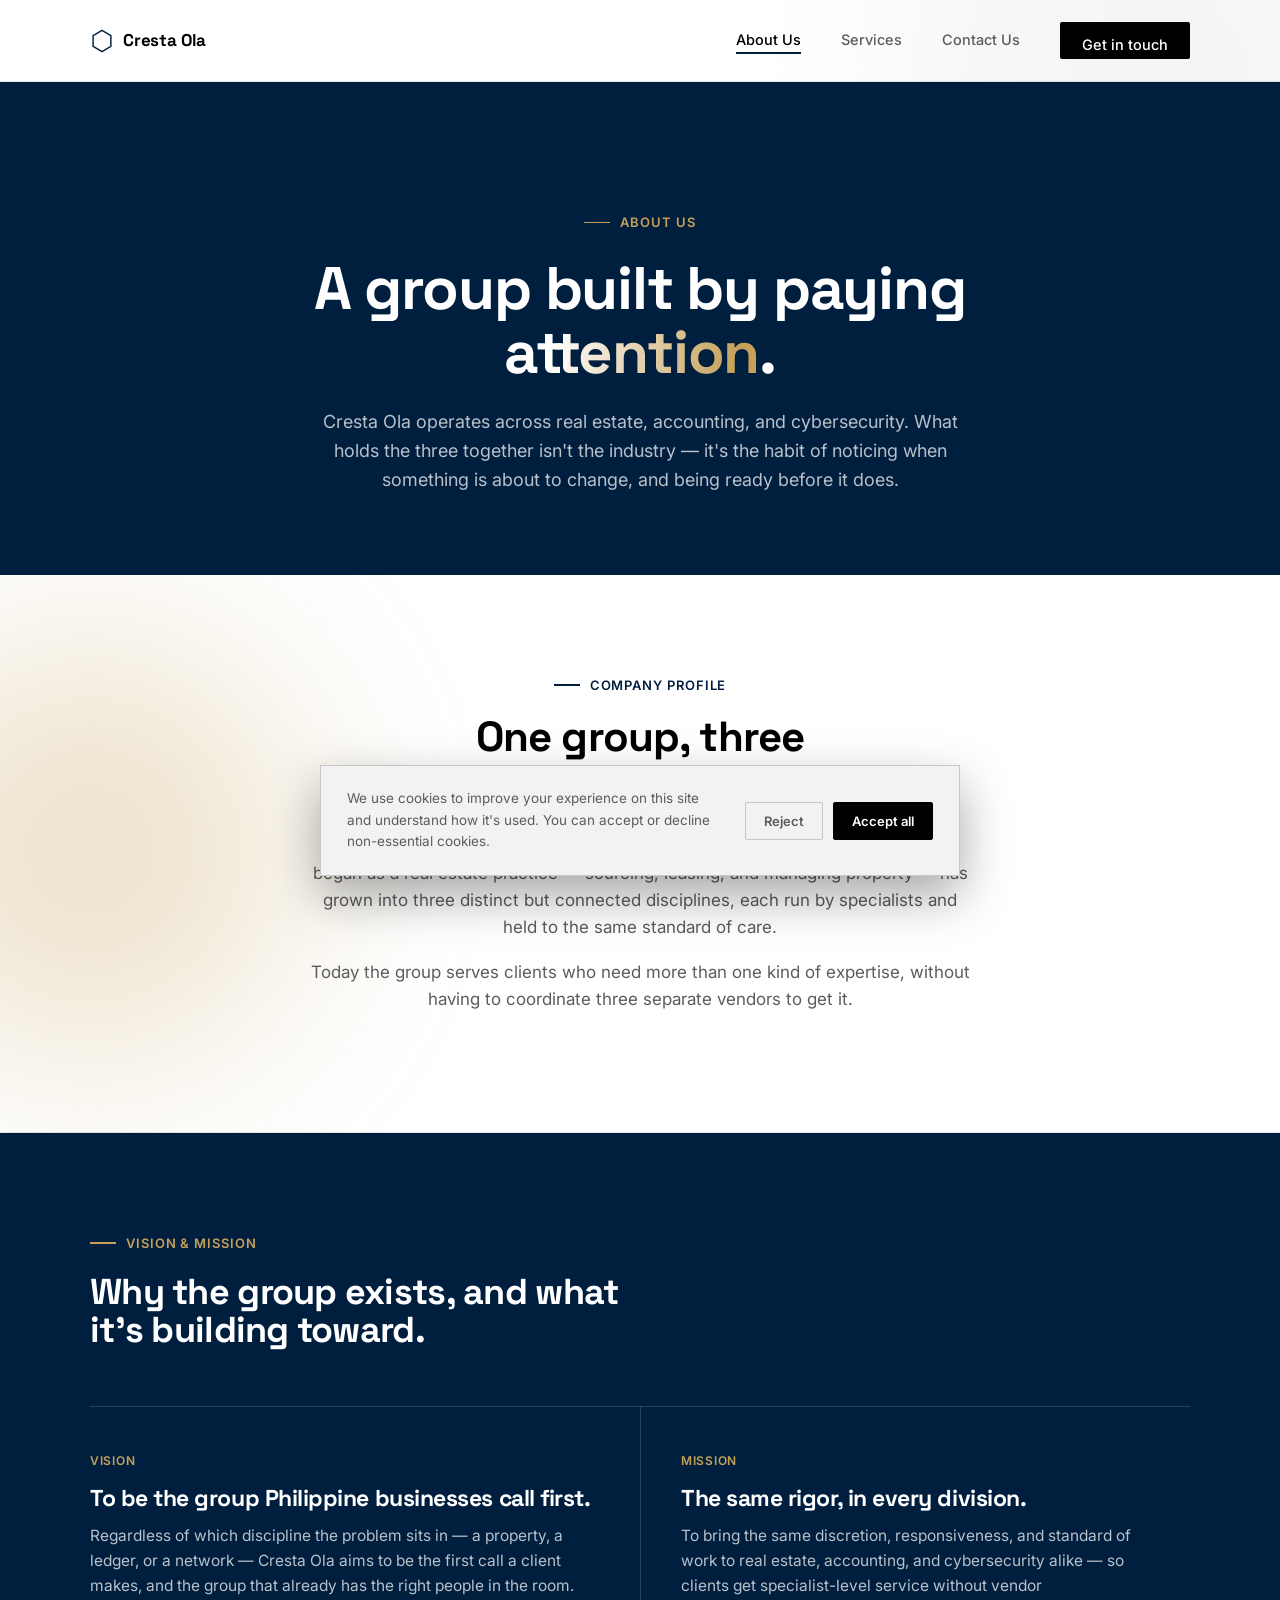
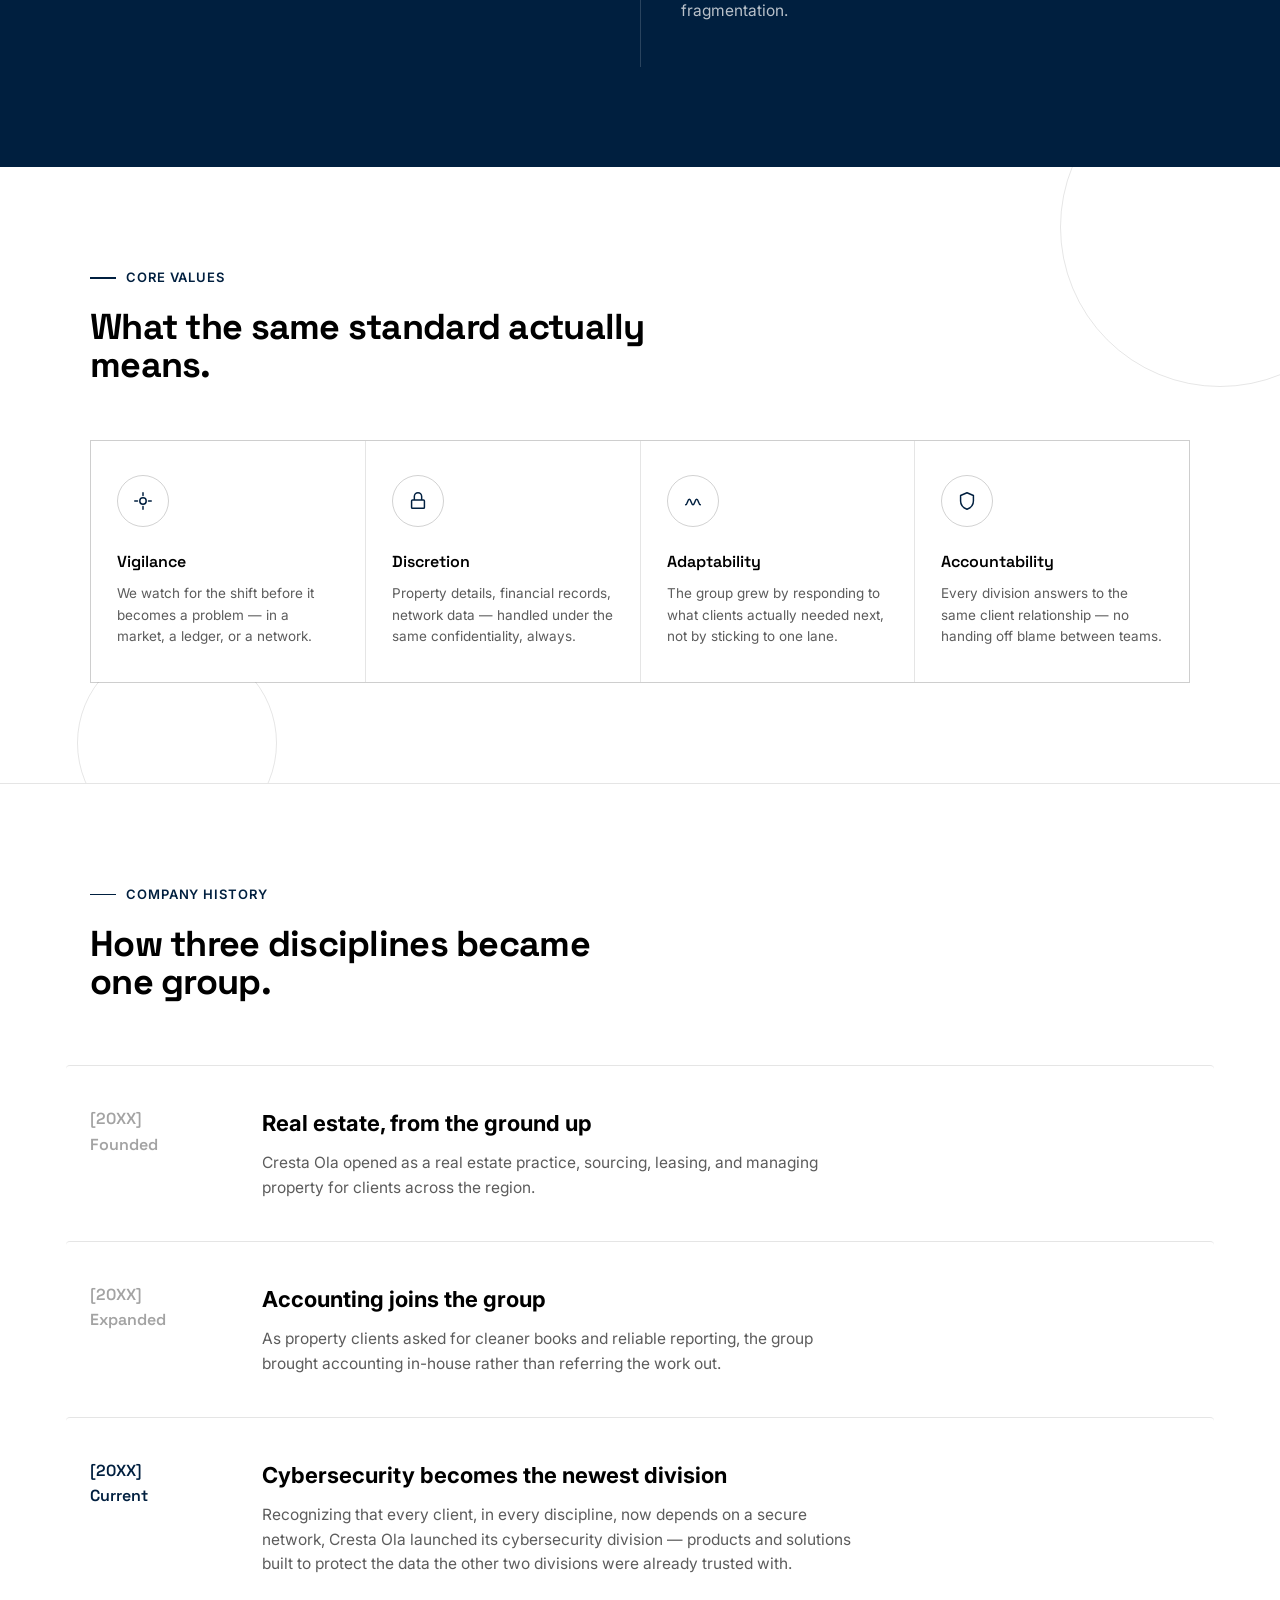
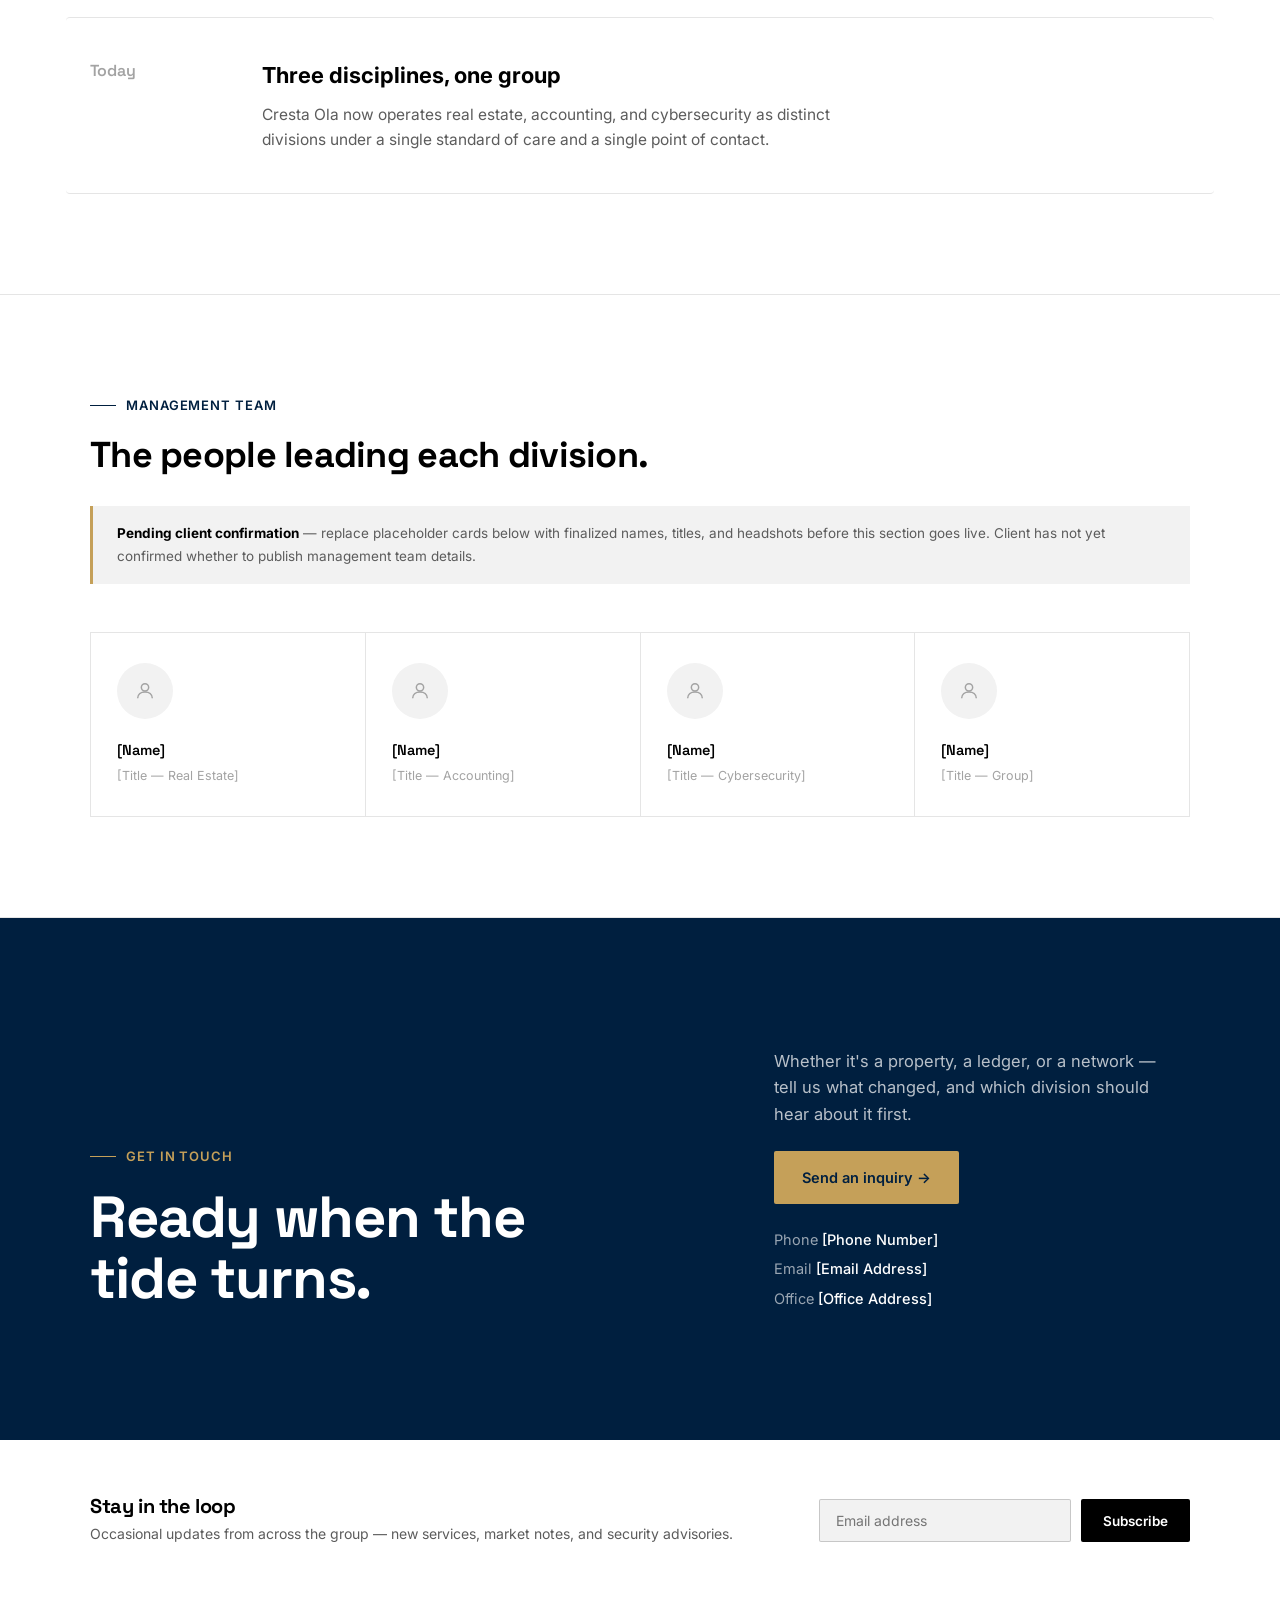
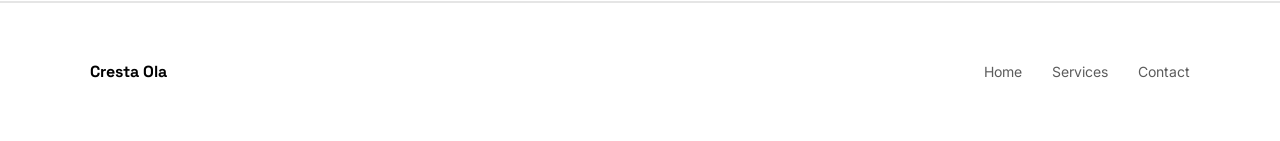
==== commit 00d559ed: "Refresh brand palette across site Updated the marketing site to a light, premium palette with navy a" ====
--- a/about.html
+++ b/about.html
@@ -9,8 +9,8 @@
 <link href="https://fonts.googleapis.com/css2?family=Inter:wght@400;500;600;700&family=Space+Grotesk:wght@500;600;700&display=swap" rel="stylesheet">
 <style>
   :root{
-    --white:#0B0F0D; --band:#141A17; --ink:#F2F5F1; --ink-dim:#9AA69E; --ink-faint:#62706A;
-    --blue:#3654D6; --gold:#D9AE55; --line:rgba(242,245,241,0.10); --line-strong:rgba(242,245,241,0.18); --ghost:rgba(242,245,241,0.06);
+    --white:#FFFFFF; --band:#F2F2F2; --ink:#000000; --ink-dim:#5C5C5C; --ink-faint:#A3A3A3;
+    --blue:#001F3F; --gold:#C5A059; --line:rgba(0,0,0,0.10); --line-strong:rgba(0,0,0,0.18); --ghost:rgba(0,0,0,0.06);
   }
   *{box-sizing:border-box;margin:0;padding:0;}
   html{scroll-behavior:smooth;}
@@ -31,7 +31,7 @@
   .eyebrow{display:flex;align-items:center;gap:10px;font-size:13px;font-weight:600;letter-spacing:0.07em;text-transform:uppercase;color:var(--blue);}
   .eyebrow .rule{width:26px;height:1.5px;background:var(--blue);display:inline-block;flex-shrink:0;}
 
-  header{position:sticky;top:0;z-index:50;background:rgba(11,15,13,0.85);backdrop-filter:blur(8px);border-bottom:1px solid var(--line);}
+  header{position:sticky;top:0;z-index:50;background:rgba(255,255,255,0.85);backdrop-filter:blur(8px);border-bottom:1px solid var(--line);}
   nav{display:flex;align-items:center;justify-content:space-between;padding:22px 40px;max-width:1180px;margin:0 auto;}
   .logo{display:flex;align-items:center;gap:9px;font-family:'Space Grotesk',sans-serif;font-weight:700;font-size:17px;letter-spacing:-0.01em;color:var(--ink);}
   .logo svg{width:24px;height:24px;flex-shrink:0;}
@@ -42,14 +42,15 @@
   .nav-links a:hover::after,.nav-links a.current::after{right:0;}
   .nav-cta{background:var(--ink);color:var(--white)!important;padding:11px 22px;border-radius:2px;font-weight:600;font-size:13.5px;transition:background .2s ease,transform .2s ease,box-shadow .2s ease;}
   .nav-cta::after{display:none;}
-  .nav-cta:hover{background:var(--blue);transform:translateY(-2px);box-shadow:0 8px 20px rgba(54,84,214,0.35);}
+  .nav-cta:hover{background:var(--blue);transform:translateY(-2px);box-shadow:0 8px 20px rgba(0,31,63,0.35);}
   .menu-toggle{display:none;background:none;border:none;font-size:22px;cursor:pointer;color:var(--ink);}
 
-  .page-hero{padding:130px 0 80px;border-bottom:1px solid var(--line);text-align:center;}
-  .page-hero .eyebrow{justify-content:center;}
-  .page-hero h1{font-size:clamp(36px,5.2vw,60px);max-width:18ch;margin:24px auto 24px;}
-  .page-hero em{font-style:normal;background:linear-gradient(100deg,var(--blue) 20%,var(--gold) 90%);-webkit-background-clip:text;background-clip:text;color:transparent;}
-  .page-hero p{font-size:18px;color:var(--ink-dim);max-width:62ch;margin:0 auto;}
+  .page-hero{padding:130px 0 80px;border-bottom:none;text-align:center;background:var(--blue);}
+  .page-hero .eyebrow{justify-content:center;color:var(--gold);}
+  .page-hero .eyebrow .rule{background:var(--gold);}
+  .page-hero h1{font-size:clamp(36px,5.2vw,60px);max-width:18ch;margin:24px auto 24px;color:#FFFFFF;}
+  .page-hero em{font-style:normal;background:linear-gradient(100deg,#FFFFFF 20%,var(--gold) 90%);-webkit-background-clip:text;background-clip:text;color:transparent;}
+  .page-hero p{font-size:18px;color:rgba(255,255,255,0.72);max-width:62ch;margin:0 auto;}
 
   .profile{padding:100px 0;border-bottom:1px solid var(--line);text-align:center;}
   .profile .wrap{max-width:820px;margin:0 auto;}
@@ -57,16 +58,18 @@
   .profile h2{font-size:clamp(28px,4vw,42px);max-width:18ch;margin:20px auto 28px;}
   .profile p{color:var(--ink-dim);font-size:17px;margin:0 auto 18px;max-width:60ch;}
 
-  .vm{padding:100px 0;border-bottom:1px solid var(--line);}
+  .vm{padding:100px 0;border-bottom:none;background:var(--blue);}
   .vm-head{max-width:56ch;margin-bottom:56px;}
-  .vm-head h2{font-size:clamp(26px,3.2vw,36px);margin-top:20px;}
-  .vm-grid{display:grid;grid-template-columns:1fr 1fr;gap:0;border-top:1px solid var(--line);}
+  .vm-head h2{font-size:clamp(26px,3.2vw,36px);margin-top:20px;color:#FFFFFF;}
+  .vm-head .eyebrow{color:var(--gold);}
+  .vm-head .eyebrow .rule{background:var(--gold);}
+  .vm-grid{display:grid;grid-template-columns:1fr 1fr;gap:0;border-top:1px solid rgba(255,255,255,0.16);}
   .vm-card{padding:44px 40px 44px 0;transition:transform .3s ease;}
   .vm-card:hover{transform:translateY(-6px);}
-  .vm-card + .vm-card{padding-left:40px;border-left:1px solid var(--line);}
+  .vm-card + .vm-card{padding-left:40px;border-left:1px solid rgba(255,255,255,0.16);}
   .vm-card .tag{font-size:12px;font-weight:600;letter-spacing:0.06em;text-transform:uppercase;color:var(--gold);margin-bottom:16px;display:block;}
-  .vm-card h3{font-size:23px;margin-bottom:14px;}
-  .vm-card p{color:var(--ink-dim);font-size:15.5px;}
+  .vm-card h3{font-size:23px;margin-bottom:14px;color:#FFFFFF;}
+  .vm-card p{color:rgba(255,255,255,0.72);font-size:15.5px;}
 
   .values{padding:100px 0;border-bottom:1px solid var(--line);position:relative;overflow:hidden;}
   .adv-circle{position:absolute;border:1px solid var(--line);border-radius:50%;pointer-events:none;}
@@ -78,7 +81,7 @@
   .adv-card{background:var(--white);padding:34px 26px;transition:background .3s ease;position:relative;}
   .adv-card:hover{background:var(--band);}
   .adv-card .adv-icon-wrap{position:relative;width:52px;height:52px;margin-bottom:22px;}
-  .adv-card .adv-icon-glow{position:absolute;inset:-10px;border-radius:50%;background:radial-gradient(circle, rgba(54,84,214,0.18), transparent 70%);opacity:0;transition:opacity .3s ease;}
+  .adv-card .adv-icon-glow{position:absolute;inset:-10px;border-radius:50%;background:radial-gradient(circle, rgba(0,31,63,0.18), transparent 70%);opacity:0;transition:opacity .3s ease;}
   .adv-card:hover .adv-icon-glow{opacity:1;}
   .adv-card .adv-icon{width:52px;height:52px;border:1px solid var(--line-strong);border-radius:50%;display:flex;align-items:center;justify-content:center;position:relative;}
   .adv-card .adv-icon svg{width:22px;height:22px;color:var(--blue);}
@@ -89,7 +92,7 @@
   .history-head{max-width:56ch;margin-bottom:64px;}
   .history-head h2{font-size:clamp(26px,3.2vw,36px);margin-top:20px;}
   .history-item{display:grid;grid-template-columns:140px 1fr;gap:32px;padding:40px 24px;margin:0 -24px;border-top:1px solid var(--line);transition:background .3s ease;border-radius:4px;}
-  .history-item:hover{background:rgba(242,245,241,0.03);}
+  .history-item:hover{background:rgba(0,0,0,0.03);}
   .history-item:last-child{border-bottom:1px solid var(--line);}
   .history-item .year{font-family:'Space Grotesk',sans-serif;font-weight:600;font-size:16px;color:var(--ink-faint);transition:transform .3s ease;}
   .history-item:hover .year{transform:translateX(4px);}
@@ -105,20 +108,26 @@
   .notice strong{color:var(--ink);}
   .team-grid{display:grid;grid-template-columns:repeat(4,1fr);gap:0;border-top:1px solid var(--line);border-left:1px solid var(--line);}
   .team-card{padding:30px 26px;border-right:1px solid var(--line);border-bottom:1px solid var(--line);transition:background .3s ease;}
-  .team-card:hover{background:rgba(242,245,241,0.03);}
+  .team-card:hover{background:rgba(0,0,0,0.03);}
   .team-card:hover .avatar-placeholder{transform:scale(1.08);}
   .avatar-placeholder{width:56px;height:56px;border-radius:50%;background:var(--band);display:flex;align-items:center;justify-content:center;margin-bottom:20px;transition:transform .3s ease;}
   .avatar-placeholder svg{width:22px;height:22px;color:var(--ink-faint);}
   .team-card .name{font-family:'Space Grotesk',sans-serif;font-weight:600;font-size:14.5px;margin-bottom:4px;}
   .team-card .role{font-size:12.5px;color:var(--ink-faint);}
 
-  .cta-band{padding:130px 0;border-top:1px solid var(--line);}
+  .cta-band{padding:130px 0;border-top:none;background:var(--blue);}
   .cta-band .wrap{display:grid;grid-template-columns:1.2fr 0.8fr;gap:60px;align-items:end;}
-  .cta-band h2{font-size:clamp(34px,5vw,58px);max-width:14ch;}
+  .cta-band h2{font-size:clamp(34px,5vw,58px);max-width:14ch;color:#FFFFFF;}
+  .cta-band .eyebrow{color:var(--gold);}
+  .cta-band .eyebrow .rule{background:var(--gold);}
   .cta-band-right{display:flex;flex-direction:column;gap:24px;align-items:flex-start;}
-  .cta-band p{color:var(--ink-dim);font-size:16.5px;max-width:40ch;}
+  .cta-band p{color:rgba(255,255,255,0.72);font-size:16.5px;max-width:40ch;}
+  .cta-band .btn-primary{background:var(--gold);color:#001F3F;}
+  .cta-band .btn-primary:hover{background:#FFFFFF;color:#001F3F;box-shadow:0 10px 26px rgba(0,0,0,0.25);}
+  .cta-band .contact-lines{color:rgba(255,255,255,0.6);}
+  .cta-band .contact-lines span{color:#FFFFFF;}
   .btn-primary{background:var(--ink);color:var(--white);padding:15px 28px;font-weight:600;font-size:14.5px;border-radius:2px;transition:background .2s ease,transform .2s ease,box-shadow .2s ease;display:inline-flex;align-items:center;gap:8px;}
-  .btn-primary:hover{background:var(--blue);transform:translateY(-2px);box-shadow:0 10px 26px rgba(54,84,214,0.4);}
+  .btn-primary:hover{background:var(--blue);transform:translateY(-2px);box-shadow:0 10px 26px rgba(0,31,63,0.4);}
   .contact-lines{font-size:14.5px;color:var(--ink-dim);display:flex;flex-direction:column;gap:6px;}
   .contact-lines span{color:var(--ink);font-weight:500;}
 
@@ -171,7 +180,7 @@
 <header>
   <nav>
     <a href="index.html" class="logo">
-      <svg viewBox="0 0 100 100" xmlns="http://www.w3.org/2000/svg"><polygon points="50,6 87,28 87,72 50,94 13,72 13,28" fill="none" stroke="#3654D6" stroke-width="6"/></svg>
+      <svg viewBox="0 0 100 100" xmlns="http://www.w3.org/2000/svg"><polygon points="50,6 87,28 87,72 50,94 13,72 13,28" fill="none" stroke="#001F3F" stroke-width="6"/></svg>
       Cresta Ola
     </a>
     <div class="nav-links" id="navLinks">
